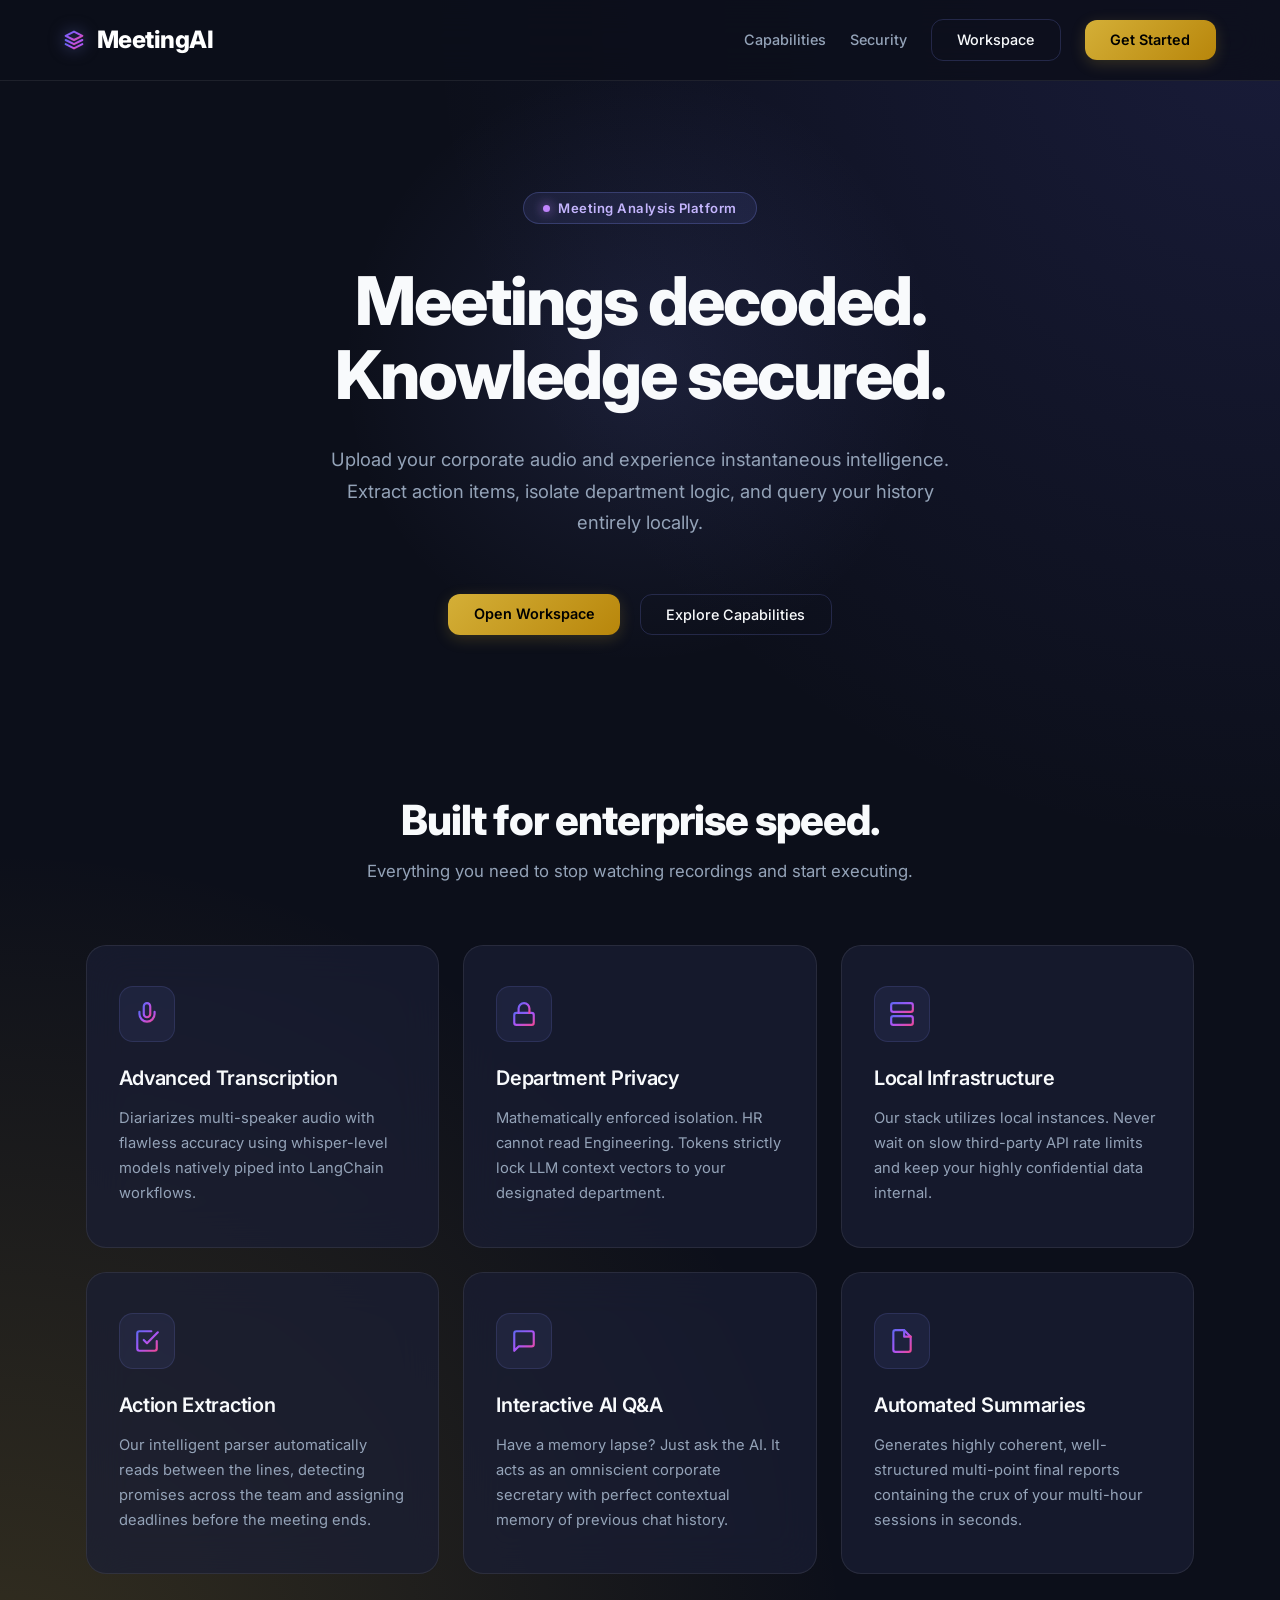
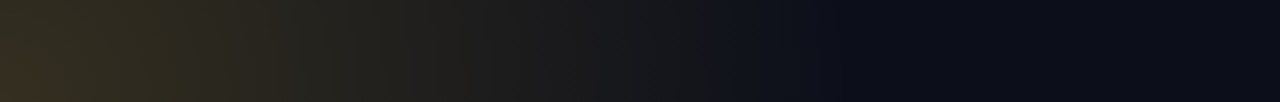
==== frontend/index.html @ 0fba3623 "summary optimization1" ====
<!DOCTYPE html>
<html lang="en">
<head>
    <meta charset="UTF-8">
    <meta name="viewport" content="width=device-width, initial-scale=1.0">
    <title>Meeting AI Assistant</title>
    <link rel="stylesheet" href="./css/style.css">
    <script>
        // Synchronous Auth Check to prevent page flashing
        if (localStorage.getItem('isAuthenticated') === 'true') {
            window.location.replace('./html/chat.html');
        }
    </script>
</head>
<body>
    <!-- Define the neon gradient for SVGs -->
    <svg style="width:0;height:0;position:absolute;" aria-hidden="true" focusable="false">
      <linearGradient id="gradient" x1="0%" y1="0%" x2="100%" y2="100%">
        <stop offset="0%" stop-color="#6366f1" />
        <stop offset="50%" stop-color="#a855f7" />
        <stop offset="100%" stop-color="#ec4899" />
      </linearGradient>
    </svg>

    <nav class="navbar">
        <a href="index.html" class="logo">
            <svg width="20" height="20" viewBox="0 0 24 24" fill="none" stroke="currentColor" stroke-width="2.5" stroke-linecap="round" stroke-linejoin="round">
                <polygon points="12 2 2 7 12 12 22 7 12 2"></polygon>
                <polyline points="2 17 12 22 22 17"></polyline>
                <polyline points="2 12 12 17 22 12"></polyline>
            </svg>
            MeetingAI
        </a>
        <div class="nav-links">
            <a href="#features">Capabilities</a>
            <a href="#">Security</a>
            <a href="./html/login.html" class="btn-outline">Workspace</a>
            <a href="./html/signup.html" class="btn-primary">Get Started</a>
        </div>
    </nav>

    <main class="hero">
        <div class="hero-content">
            <div class="hero-badge">
                <span></span> Meeting Analysis Platform
            </div>
            <h1 class="hero-title">Meetings decoded. Knowledge secured.</h1>
            <p class="hero-subtitle">Upload your corporate audio and experience instantaneous intelligence. Extract action items, isolate department logic, and query your history entirely locally.</p>
            <div class="hero-cta">
                <a href="./html/login.html" class="btn-primary">Open Workspace</a>
                <a href="#features" class="btn-outline">Explore Capabilities</a>
            </div>
        </div>
    </main>

    <section id="features" class="features-container">
        <div class="features-header">
            <h2>Built for enterprise speed.</h2>
            <p>Everything you need to stop watching recordings and start executing.</p>
        </div>
        <div class="features">
            <!-- Box 1 -->
            <div class="feature-card">
                <div class="feature-icon">
                    <svg viewBox="0 0 24 24" fill="none" stroke="currentColor" stroke-width="2" stroke-linecap="round" stroke-linejoin="round">
                        <path d="M12 2a3 3 0 0 0-3 3v7a3 3 0 0 0 6 0V5a3 3 0 0 0-3-3Z"></path>
                        <path d="M19 10v2a7 7 0 0 1-14 0v-2"></path>
                        <line x1="12" y1="19" x2="12" y2="22"></line>
                        <line x1="8" y1="22" x2="16" y2="22"></line>
                    </svg>
                </div>
                <h3 class="feature-title">Advanced Transcription</h3>
                <p class="feature-desc">Diariarizes multi-speaker audio with flawless accuracy using whisper-level models natively piped into LangChain workflows.</p>
            </div>
            
            <!-- Box 2 -->
            <div class="feature-card">
                <div class="feature-icon">
                    <svg viewBox="0 0 24 24" fill="none" stroke="currentColor" stroke-width="2" stroke-linecap="round" stroke-linejoin="round">
                        <rect x="3" y="11" width="18" height="11" rx="2" ry="2"></rect>
                        <path d="M7 11V7a5 5 0 0 1 10 0v4"></path>
                    </svg>
                </div>
                <h3 class="feature-title">Department Privacy</h3>
                <p class="feature-desc">Mathematically enforced isolation. HR cannot read Engineering. Tokens strictly lock LLM context vectors to your designated department.</p>
            </div>
            
            <!-- Box 3 -->
            <div class="feature-card">
                <div class="feature-icon">
                    <svg viewBox="0 0 24 24" fill="none" stroke="currentColor" stroke-width="2" stroke-linecap="round" stroke-linejoin="round">
                        <rect x="2" y="2" width="20" height="8" rx="2" ry="2"></rect>
                        <rect x="2" y="14" width="20" height="8" rx="2" ry="2"></rect>
                        <line x1="6" y1="6" x2="6.01" y2="6"></line>
                        <line x1="6" y1="18" x2="6.01" y2="18"></line>
                    </svg>
                </div>
                <h3 class="feature-title">Local Infrastructure</h3>
                <p class="feature-desc">Our stack utilizes local instances. Never wait on slow third-party API rate limits and keep your highly confidential data internal.</p>
            </div>

            <!-- Box 4 -->
            <div class="feature-card">
                <div class="feature-icon">
                    <svg viewBox="0 0 24 24" fill="none" stroke="currentColor" stroke-width="2" stroke-linecap="round" stroke-linejoin="round">
                        <polyline points="9 11 12 14 22 4"></polyline>
                        <path d="M21 12v7a2 2 0 0 1-2 2H5a2 2 0 0 1-2-2V5a2 2 0 0 1 2-2h11"></path>
                    </svg>
                </div>
                <h3 class="feature-title">Action Extraction</h3>
                <p class="feature-desc">Our intelligent parser automatically reads between the lines, detecting promises across the team and assigning deadlines before the meeting ends.</p>
            </div>

            <!-- Box 5 -->
            <div class="feature-card">
                <div class="feature-icon">
                    <svg viewBox="0 0 24 24" fill="none" stroke="currentColor" stroke-width="2" stroke-linecap="round" stroke-linejoin="round">
                        <path d="M21 15a2 2 0 0 1-2 2H7l-4 4V5a2 2 0 0 1 2-2h14a2 2 0 0 1 2 2z"></path>
                    </svg>
                </div>
                <h3 class="feature-title">Interactive AI Q&amp;A</h3>
                <p class="feature-desc">Have a memory lapse? Just ask the AI. It acts as an omniscient corporate secretary with perfect contextual memory of previous chat history.</p>
            </div>

            <!-- Box 6 -->
            <div class="feature-card">
                <div class="feature-icon">
                    <svg viewBox="0 0 24 24" fill="none" stroke="currentColor" stroke-width="2" stroke-linecap="round" stroke-linejoin="round">
                        <path d="M14 2H6a2 2 0 0 0-2 2v16a2 2 0 0 0 2 2h12a2 2 0 0 0 2-2V8z"></path>
                        <polyline points="14 2 14 8 20 8"></polyline>
                        <line x1="16" y1="13" x2="8" y2="13"></line>
                        <line x1="16" y1="17" x2="8" y2="17"></line>
                        <polyline points="10 9 9 9 8 9"></polyline>
                    </svg>
                </div>
                <h3 class="feature-title">Automated Summaries</h3>
                <p class="feature-desc">Generates highly coherent, well-structured multi-point final reports containing the crux of your multi-hour sessions in seconds.</p>
            </div>
        </div>
    </section>
</body>
</html>
---- frontend/css/style.css ----
@import url('https://fonts.googleapis.com/css2?family=Inter:wght@300;400;500;600;700;800&display=swap');

:root {
    --bg-dark: #0c0f1a;
    --bg-surface: #131729;
    --bg-elevated: #1a1f35;
    --card-bg: rgba(26, 31, 53, 0.7);
    --border-color: rgba(255, 255, 255, 0.08);
    --border-accent: rgba(129, 140, 248, 0.2);
    --accent-gradient: linear-gradient(135deg, #6366f1 0%, #a855f7 50%, #ec4899 100%);
    --accent-gold: #D4AF37;
    --accent-gold-glow: rgba(212, 175, 55, 0.2);
    --text-primary: #f8fafc;
    --text-premium: #F8F9FA;
    --text-secondary: #94a3b8;
    --text-muted: #5b6580;
    --glass-bg: rgba(30, 41, 59, 0.7);
    --glass-border: rgba(255, 255, 255, 0.1);
    --glass-gold-border: rgba(212, 175, 55, 0.3);
    --sidebar-bg: #020617;
    --card-shadow: 0 8px 32px 0 rgba(0, 0, 0, 0.37);
    --accent-gradient-warm: linear-gradient(135deg, #f093fb, #f5576c, #fda085);
    --accent-gradient-cool: linear-gradient(135deg, #4facfe, #00f2fe);
    --accent-color: #6366f1;
    --accent-secondary: #c084fc;
    --hover-accent: #6366f1;
    --success: #34d399;
    --error: #f87171;
    --warning: #fbbf24;
    --glass-blur: 20px;
    --shadow-glow: 0 0 60px rgba(129, 140, 248, 0.08);
    --radius-sm: 8px;
    --radius-md: 12px;
    --radius-lg: 16px;
    --radius-xl: 24px;
}

* {
    margin: 0;
    padding: 0;
    box-sizing: border-box;
    font-family: 'Inter', -apple-system, BlinkMacSystemFont, sans-serif;
    scroll-behavior: smooth;
}

body {
    background: radial-gradient(circle at top right, rgba(99, 102, 241, 0.15), transparent 40%),
                radial-gradient(circle at bottom left, var(--accent-gold-glow), transparent 40%),
                var(--bg-dark);
    color: var(--text-primary);
    min-height: 100vh;
    display: flex;
    flex-direction: column;
}

/* ===== NAVBAR ===== */
.navbar {
    display: flex;
    justify-content: space-between;
    align-items: center;
    padding: 1.2rem 5%;
    background: rgba(12, 15, 26, 0.85);
    backdrop-filter: blur(var(--glass-blur));
    -webkit-backdrop-filter: blur(var(--glass-blur));
    border-bottom: 1px solid var(--border-color);
    position: fixed;
    width: 100%;
    top: 0;
    z-index: 100;
}

.logo {
    font-size: 1.5rem;
    font-weight: 800;
    color: #fff;
    text-decoration: none;
    letter-spacing: -0.5px;
    display: flex;
    align-items: center;
    gap: 0.8rem;
}

.logo svg {
    stroke: url(#gradient);
    filter: drop-shadow(0 0 8px rgba(129, 140, 248, 0.5));
}

.nav-links {
    display: flex;
    align-items: center;
    gap: 1.5rem;
}

.nav-links a:not(.btn-primary):not(.btn-outline) {
    color: var(--text-secondary);
    text-decoration: none;
    font-weight: 500;
    font-size: 0.9rem;
    transition: color 0.3s ease;
    position: relative;
}

.nav-links a:not(.btn-primary):not(.btn-outline):hover {
    color: var(--text-primary);
}

.nav-links a:not(.btn-primary):not(.btn-outline)::after {
    content: '';
    position: absolute;
    bottom: -4px;
    left: 0;
    width: 0;
    height: 2px;
    background: var(--accent-gradient);
    transition: width 0.3s ease;
    border-radius: 2px;
}

.nav-links a:not(.btn-primary):not(.btn-outline):hover::after {
    width: 100%;
}

/* ===== BUTTONS ===== */
.btn-primary {
    background: linear-gradient(135deg, var(--accent-gold) 0%, #b8860b 100%);
    color: #000000 !important;
    border: none;
    padding: 0.7rem 1.6rem;
    border-radius: var(--radius-md);
    font-weight: 600;
    font-size: 0.9rem;
    cursor: pointer;
    text-decoration: none;
    box-shadow: 0 4px 15px var(--accent-gold-glow);
    transition: all 0.3s cubic-bezier(0.16, 1, 0.3, 1);
    position: relative;
    overflow: hidden;
}

.btn-primary::before {
    content: '';
    position: absolute;
    top: 0;
    left: -100%;
    width: 100%;
    height: 100%;
    background: linear-gradient(90deg, transparent, rgba(255,255,255,0.15), transparent);
    transition: left 0.5s ease;
}

.btn-primary:hover::before {
    left: 100%;
}

.btn-primary:hover {
    box-shadow: 0 6px 25px var(--accent-gold-glow);
    filter: brightness(1.1);
}

.btn-outline {
    background: transparent;
    border: 1px solid var(--border-accent);
    padding: 0.7rem 1.6rem;
    border-radius: var(--radius-md);
    color: var(--text-primary);
    font-weight: 500;
    font-size: 0.9rem;
    cursor: pointer;
    text-decoration: none;
    transition: all 0.3s ease;
}

.btn-outline:hover {
    background: rgba(129, 140, 248, 0.08);
    border-color: var(--accent-color);
}

/* ===== HERO ===== */
.hero {
    display: flex;
    align-items: center;
    justify-content: center;
    text-align: center;
    padding: 12rem 5% 6rem;
    position: relative;
}

.hero::before {
    content: '';
    position: absolute;
    width: 600px;
    height: 600px;
    background: radial-gradient(circle, rgba(129, 140, 248, 0.12) 0%, transparent 70%);
    top: 50%;
    left: 50%;
    transform: translate(-50%, -50%);
    pointer-events: none;
    animation: heroPulse 6s ease-in-out infinite;
}

@keyframes heroPulse {
    0%, 100% { opacity: 0.6; transform: translate(-50%, -50%) scale(1); }
    50% { opacity: 1; transform: translate(-50%, -50%) scale(1.15); }
}

.hero-content {
    max-width: 900px;
    position: relative;
    z-index: 1;
}

.hero-badge {
    display: inline-flex;
    align-items: center;
    gap: 0.5rem;
    padding: 0.45rem 1.2rem;
    background: rgba(129, 140, 248, 0.1);
    border: 1px solid rgba(129, 140, 248, 0.25);
    border-radius: 100px;
    color: #c4b5fd;
    font-size: 0.82rem;
    font-weight: 600;
    margin-bottom: 2.5rem;
    letter-spacing: 0.5px;
}

.hero-badge span {
    display: block;
    width: 7px;
    height: 7px;
    background: var(--accent-secondary);
    border-radius: 50%;
    box-shadow: 0 0 12px var(--accent-secondary);
    animation: badgePulse 2s ease-in-out infinite;
}

@keyframes badgePulse {
    0%, 100% { box-shadow: 0 0 8px var(--accent-secondary); opacity: 1; }
    50% { box-shadow: 0 0 20px var(--accent-secondary); opacity: 0.7; }
}

.hero-title {
    font-size: 4.2rem;
    line-height: 1.1;
    margin-bottom: 2rem;
    letter-spacing: -2px;
    font-weight: 800;
}

.hero-title span {
    background: var(--accent-gradient);
    -webkit-background-clip: text;
    background-clip: text;
    -webkit-text-fill-color: transparent;
}

.hero-subtitle {
    font-size: 1.15rem;
    color: var(--text-secondary);
    margin-bottom: 3.5rem;
    line-height: 1.7;
    max-width: 620px;
    margin-inline: auto;
}

.hero-cta {
    display: flex;
    gap: 1.2rem;
    justify-content: center;
}

/* ===== FEATURES ===== */
.features-container {
    padding: 4rem 5% 8rem;
    max-width: 1300px;
    margin: 0 auto;
    text-align: center;
}

.features-header {
    margin-bottom: 4rem;
}

.features-header h2 {
    font-size: 2.6rem;
    letter-spacing: -1px;
    margin-bottom: 1rem;
    font-weight: 800;
}

.features-header p {
    color: var(--text-secondary);
    font-size: 1.05rem;
}

.features {
    display: grid;
    grid-template-columns: repeat(auto-fit, minmax(320px, 1fr));
    gap: 1.5rem;
}

.feature-card {
    background: var(--card-bg);
    border: 1px solid var(--border-color);
    border-radius: 20px;
    padding: 2.5rem 2rem;
    text-align: left;
    transition: all 0.5s cubic-bezier(0.16, 1, 0.3, 1);
    position: relative;
    overflow: hidden;
    backdrop-filter: blur(var(--glass-blur));
    -webkit-backdrop-filter: blur(var(--glass-blur));
}

.feature-card::before {
    content: "";
    position: absolute;
    top: 0;
    left: 0;
    right: 0;
    bottom: 0;
    border-radius: inherit;
    padding: 2px;
    background: var(--accent-gradient);
    -webkit-mask: linear-gradient(#fff 0 0) content-box, linear-gradient(#fff 0 0);
    -webkit-mask-composite: xor;
    mask-composite: exclude;
    opacity: 0;
    transition: opacity 0.5s ease;
}

.feature-card:hover {
    transform: translateY(-8px);
    background: rgba(26, 31, 53, 0.9);
    box-shadow: 0 25px 50px -15px rgba(0, 0, 0, 0.6), 0 0 30px rgba(129, 140, 248, 0.12);
}

.feature-card:hover::before {
    opacity: 1;
}

.feature-icon {
    width: 56px;
    height: 56px;
    background: rgba(129, 140, 248, 0.08);
    border: 1px solid rgba(129, 140, 248, 0.15);
    border-radius: 14px;
    display: flex;
    align-items: center;
    justify-content: center;
    margin-bottom: 1.5rem;
    transition: all 0.4s cubic-bezier(0.16, 1, 0.3, 1);
}

.feature-card:hover .feature-icon {
    transform: scale(1.1) translateY(-3px);
    background: var(--accent-gradient);
    border-color: transparent;
    box-shadow: 0 10px 30px rgba(129, 140, 248, 0.35);
}

.feature-icon svg {
    width: 26px;
    height: 26px;
    stroke: url(#gradient);
    transition: stroke 0.4s ease;
}

.feature-card:hover .feature-icon svg {
    stroke: #ffffff;
}

.feature-title {
    font-size: 1.25rem;
    margin-bottom: 1rem;
    font-weight: 600;
    letter-spacing: -0.3px;
}

.feature-desc {
    color: var(--text-secondary);
    line-height: 1.7;
    font-size: 0.92rem;
}

/* Feature Float Animations */
@keyframes neonFloat {
    0% { transform: translateY(0px); }
    50% { transform: translateY(-6px); }
    100% { transform: translateY(0px); }
}

.feature-card:nth-child(1) { animation: neonFloat 6s ease-in-out infinite both; animation-delay: 0s; }
.feature-card:nth-child(2) { animation: neonFloat 6s ease-in-out infinite both; animation-delay: 1s; }
.feature-card:nth-child(3) { animation: neonFloat 6s ease-in-out infinite both; animation-delay: 2s; }
.feature-card:nth-child(4) { animation: neonFloat 6s ease-in-out infinite both; animation-delay: 1.5s; }
.feature-card:nth-child(5) { animation: neonFloat 6s ease-in-out infinite both; animation-delay: 0.5s; }
.feature-card:nth-child(6) { animation: neonFloat 6s ease-in-out infinite both; animation-delay: 2.5s; }

/* ===== AUTH PAGES ===== */
.auth-container {
    flex: 1;
    display: flex;
    align-items: center;
    justify-content: center;
    padding: 8rem 1rem 4rem;
    position: relative;
}

.auth-container::before {
    content: '';
    position: absolute;
    width: 500px;
    height: 500px;
    background: radial-gradient(circle, rgba(192, 132, 252, 0.1) 0%, transparent 70%);
    top: 30%;
    left: 50%;
    transform: translate(-50%, -50%);
    pointer-events: none;
}

.glass-card {
    background: var(--card-bg);
    border: 1px solid var(--border-color);
    border-radius: var(--radius-xl);
    padding: 3rem;
    width: 100%;
    max-width: 440px;
    backdrop-filter: blur(var(--glass-blur));
    -webkit-backdrop-filter: blur(var(--glass-blur));
    box-shadow: var(--shadow-glow), 0 25px 50px -12px rgba(0, 0, 0, 0.7);
    position: relative;
    z-index: 1;
}

.auth-title {
    font-size: 2rem;
    margin-bottom: 0.5rem;
    text-align: left;
    letter-spacing: -0.5px;
    font-weight: 700;
    background: linear-gradient(135deg, #f1f5f9, #c4b5fd);
    -webkit-background-clip: text;
    background-clip: text;
    -webkit-text-fill-color: transparent;
}

.auth-subtitle {
    color: var(--text-secondary);
    text-align: left;
    margin-bottom: 2.5rem;
    font-size: 0.92rem;
    line-height: 1.5;
}

.form-group {
    margin-bottom: 1.5rem;
}

.form-group label {
    display: block;
    margin-bottom: 0.5rem;
    font-size: 0.82rem;
    color: var(--text-secondary);
    font-weight: 500;
    text-transform: uppercase;
    letter-spacing: 0.5px;
}

.form-control {
    width: 100%;
    padding: 0.85rem 1.2rem;
    background: rgba(0, 0, 0, 0.3);
    border: 1px solid var(--border-color);
    border-radius: var(--radius-md);
    color: var(--text-primary);
    font-family: inherit;
    font-size: 0.95rem;
    transition: all 0.3s ease;
}

.form-control:focus {
    outline: none;
    border-color: var(--accent-color);
    background: rgba(0, 0, 0, 0.45);
    box-shadow: 0 0 0 3px rgba(129, 140, 248, 0.15), 0 0 20px rgba(129, 140, 248, 0.05);
}

.form-control::placeholder {
    color: var(--text-muted);
}

.btn-block {
    width: 100%;
    padding: 0.85rem;
    font-size: 1rem;
    margin-top: 1rem;
}

.auth-footer {
    margin-top: 2rem;
    text-align: center;
    font-size: 0.88rem;
    color: var(--text-secondary);
}

.auth-footer a {
    color: var(--accent-color);
    text-decoration: none;
    font-weight: 600;
    transition: color 0.2s;
}

.auth-footer a:hover {
    text-decoration: underline;
    color: var(--accent-secondary);
}

#error-message,
#success-message {
    font-size: 0.85rem;
    margin-bottom: 1rem;
    border-radius: var(--radius-sm);
    padding: 0.8rem 1rem;
    display: none;
    font-weight: 500;
}

.error-text {
    background-color: rgba(248, 113, 113, 0.08);
    border: 1px solid rgba(248, 113, 113, 0.2);
    color: var(--error);
}

.success-text {
    background-color: rgba(52, 211, 153, 0.08);
    border: 1px solid rgba(52, 211, 153, 0.2);
    color: var(--success);
}

/* ===== CHAT APPLICATION LAYOUT ===== */
.app-container {
    display: flex;
    height: 100vh;
    overflow-y: auto;
    background-color: var(--bg-dark);
    background-image:
        radial-gradient(ellipse at 20% 80%, rgba(99, 102, 241, 0.06), transparent 50%),
        radial-gradient(ellipse at 80% 20%, rgba(192, 132, 252, 0.05), transparent 50%);
}

/* ===== SIDEBAR ===== */
.sidebar {
    width: 280px;
    background: linear-gradient(180deg, rgba(19, 23, 41, 0.95) 0%, rgba(12, 15, 26, 0.98) 100%);
    border-right: 1px solid var(--border-color);
    display: flex;
    flex-direction: column;
    padding: 1rem;
    backdrop-filter: blur(10px);
    z-index: 50;
    transition: transform 0.3s ease;
    position: relative;
}

.sidebar::after {
    content: '';
    position: absolute;
    top: 0;
    right: 0;
    width: 1px;
    height: 100%;
    background: linear-gradient(180deg, transparent, rgba(129, 140, 248, 0.15), rgba(192, 132, 252, 0.1), transparent);
    pointer-events: none;
}

.sidebar-header {
    padding-bottom: 1rem;
    border-bottom: 1px solid var(--border-color);
    margin-bottom: 1rem;
}

.new-chat-btn {
    width: 100%;
    display: flex;
    align-items: center;
    gap: 0.8rem;
    background: rgba(129, 140, 248, 0.06);
    border: 1px solid rgba(129, 140, 248, 0.15);
    padding: 0.8rem 1rem;
    border-radius: var(--radius-md);
    color: var(--text-primary);
    font-weight: 500;
    font-size: 0.9rem;
    cursor: pointer;
    transition: all 0.25s ease;
}

.new-chat-btn:hover {
    background: rgba(129, 140, 248, 0.12);
    border-color: rgba(129, 140, 248, 0.3);
    box-shadow: 0 0 20px rgba(129, 140, 248, 0.08);
}

.chat-history-list {
    flex: 1;
    overflow-y: auto;
    display: flex;
    flex-direction: column;
    gap: 0.3rem;
}

/* Custom Scrollbar */
::-webkit-scrollbar {
    width: 5px;
}

::-webkit-scrollbar-track {
    background: transparent;
}

::-webkit-scrollbar-thumb {
    background: rgba(129, 140, 248, 0.15);
    border-radius: 10px;
}

::-webkit-scrollbar-thumb:hover {
    background: rgba(129, 140, 248, 0.3);
}

.history-item {
    padding: 0.7rem 1rem;
    border-radius: var(--radius-sm);
    cursor: pointer;
    color: var(--text-secondary);
    font-size: 0.88rem;
    white-space: nowrap;
    overflow: hidden;
    text-overflow: ellipsis;
    transition: all 0.2s ease;
    display: flex;
    align-items: center;
    gap: 0.8rem;
}

.history-item:hover {
    background: rgba(129, 140, 248, 0.06);
    color: var(--text-primary);
}

.history-item.active {
    background: linear-gradient(90deg, rgba(129, 140, 248, 0.12), rgba(192, 132, 252, 0.06));
    color: var(--text-primary);
    border-left: 3px solid var(--accent-color);
    border-radius: 0 var(--radius-sm) var(--radius-sm) 0;
}

/* ===== SIDEBAR FOOTER / USER PROFILE ===== */
.sidebar-footer {
    padding-top: 1rem;
    border-top: 1px solid var(--border-color);
    display: flex;
    align-items: center;
    justify-content: space-between;
}

.user-profile {
    display: flex;
    align-items: center;
    gap: 0.7rem;
    font-size: 0.88rem;
    font-weight: 500;
    color: var(--text-primary);
}

.user-avatar {
    width: 34px;
    height: 34px;
    border-radius: 50%;
    background: var(--accent-gradient);
    display: flex;
    align-items: center;
    justify-content: center;
    font-weight: 700;
    font-size: 0.8rem;
    color: white;
    box-shadow: 0 0 12px rgba(129, 140, 248, 0.3);
    position: relative;
}

.user-avatar::after {
    content: '';
    position: absolute;
    inset: -2px;
    border-radius: 50%;
    border: 2px solid transparent;
    background: var(--accent-gradient) border-box;
    -webkit-mask: linear-gradient(#fff 0 0) padding-box, linear-gradient(#fff 0 0);
    -webkit-mask-composite: xor;
    mask-composite: exclude;
    opacity: 0.5;
}

/* ===== MAIN CHAT AREA ===== */
.main-chat {
    flex: 1;
    display: flex;
    flex-direction: column;
    position: relative;
    background-image:
        radial-gradient(ellipse at 50% 100%, rgba(129, 140, 248, 0.04) 0%, transparent 50%);
}

.chat-header {
    height: 60px;
    padding: 0 2rem;
    border-bottom: 1px solid var(--border-color);
    display: flex;
    align-items: center;
    justify-content: space-between;
    background: rgba(12, 15, 26, 0.8);
    backdrop-filter: blur(10px);
    z-index: 10;
}

.meeting-selector {
    background: transparent;
    border: 1px solid var(--border-color);
    color: var(--text-primary);
    padding: 0.4rem 1rem;
    border-radius: var(--radius-sm);
    font-family: inherit;
    font-size: 0.88rem;
    outline: none;
    cursor: pointer;
}

.meeting-selector option {
    background: var(--bg-dark);
}

.chat-messages {
    flex: 1;
    overflow-y: auto;
    min-height: 0;
    padding: 2rem 12%;
    display: flex;
    flex-direction: column;
    gap: 1.5rem;
    scroll-behavior: smooth;
}

/* ===== MESSAGES ===== */
@keyframes fadeUp {
    from { opacity: 0; transform: translateY(12px); }
    to { opacity: 1; transform: translateY(0); }
}

.message {
    display: flex;
    gap: 1rem;
    max-width: 100%;
    animation: fadeUp 0.35s ease-out forwards;
}

.message .avatar {
    width: 36px;
    height: 36px;
    border-radius: 10px;
    flex-shrink: 0;
    display: flex;
    align-items: center;
    justify-content: center;
    font-size: 0.8rem;
    font-weight: 700;
}

.message.user .avatar {
    background: rgba(129, 140, 248, 0.15);
    color: var(--accent-color);
    border: 1px solid rgba(129, 140, 248, 0.2);
}

.message.ai .avatar {
    background: var(--accent-gradient);
    color: white;
}

.message-content {
    flex: 1;
    line-height: 1.7;
    font-size: 0.95rem;
    color: var(--text-primary);
}

.message.user .message-content {
    color: #fff;
}

.message-box {
    padding: 1rem 1.4rem;
    border-radius: var(--radius-lg);
    background: rgba(255, 255, 255, 0.02);
    border: 1px solid var(--border-color);
    display: inline-block;
    max-width: 85%;
    transition: background 0.2s ease;
}

.message.user {
    flex-direction: row-reverse;
}

.message.user .message-box {
    background: linear-gradient(135deg, rgba(99, 102, 241, 0.9), rgba(139, 92, 246, 0.85), rgba(192, 132, 252, 0.8));
    border: none;
    border-bottom-right-radius: 4px;
    box-shadow: 0 4px 20px rgba(129, 140, 248, 0.2);
}

.message.ai .message-box {
    border-top-left-radius: 4px;
    border-left: 2px solid rgba(129, 140, 248, 0.3);
    background: rgba(26, 31, 53, 0.5);
}

/* ===== CHAT INPUT ===== */
.chat-input-container {
    padding: 1.2rem 12%;
    background: linear-gradient(to top, var(--bg-dark) 85%, transparent);
}

.chat-input-box {
    background: rgba(19, 23, 41, 0.8);
    border: 1px solid var(--border-color);
    border-radius: var(--radius-lg);
    display: flex;
    align-items: flex-end;
    padding: 0.5rem 0.5rem 0.5rem 0.8rem;
    box-shadow: 0 8px 30px rgba(0, 0, 0, 0.3);
    transition: all 0.3s ease;
}

.chat-input-box:focus-within {
    border-color: rgba(129, 140, 248, 0.4);
    box-shadow: 0 0 0 3px rgba(129, 140, 248, 0.08), 0 8px 30px rgba(0, 0, 0, 0.3);
    background: rgba(19, 23, 41, 0.95);
}

.attach-btn {
    display: flex;
    align-items: center;
    justify-content: center;
    width: 40px;
    height: 40px;
    border-radius: var(--radius-md);
    color: var(--text-secondary);
    cursor: pointer;
    margin-bottom: 0.2rem;
    margin-right: 0.3rem;
    transition: all 0.25s ease;
    flex-shrink: 0;
}

.attach-btn:hover {
    color: var(--accent-color);
    background: rgba(129, 140, 248, 0.1);
}

.attach-btn svg {
    transition: transform 0.2s ease;
}

.attach-btn:active svg {
    transform: scale(0.92);
}

.chat-input-box textarea {
    flex: 1;
    background: transparent;
    border: none;
    color: var(--text-primary);
    font-family: inherit;
    font-size: 0.95rem;
    resize: none;
    padding: 0.7rem 0;
    max-height: 200px;
    outline: none;
    line-height: 1.5;
}

.chat-input-box textarea::placeholder {
    color: var(--text-muted);
}

.send-btn {
    background: var(--accent-gradient);
    border: none;
    width: 40px;
    height: 40px;
    border-radius: var(--radius-md);
    display: flex;
    align-items: center;
    justify-content: center;
    cursor: pointer;
    margin-bottom: 0.2rem;
    transition: all 0.25s ease;
    flex-shrink: 0;
    box-shadow: 0 4px 15px rgba(129, 140, 248, 0.25);
}

.send-btn svg {
    stroke: #fff;
}

.send-btn:hover {
    transform: scale(1.06);
    box-shadow: 0 6px 20px rgba(129, 140, 248, 0.4);
}

.send-btn:disabled {
    opacity: 0.4;
    cursor: not-allowed;
    transform: none;
    box-shadow: none;
}

/* ===== TYPING INDICATOR ===== */
.typing-indicator {
    display: flex;
    gap: 0.4rem;
    padding: 0.5rem;
}

.typing-dot {
    width: 7px;
    height: 7px;
    background: var(--accent-color);
    border-radius: 50%;
    animation: typingPulse 1.4s infinite ease-in-out both;
}

.typing-dot:nth-child(1) {
    animation-delay: -0.32s;
}

.typing-dot:nth-child(2) {
    animation-delay: -0.16s;
}

@keyframes typingPulse {
    0%, 80%, 100% {
        transform: scale(0);
        opacity: 0.5;
    }
    40% {
        transform: scale(1);
        opacity: 1;
    }
}

/* ===== RESPONSIVE ===== */
@media (max-width: 768px) {
    .hero-title {
        font-size: 2.8rem;
    }
    .chat-messages {
        padding: 1.5rem 5%;
    }
    .chat-input-container {
        padding: 1rem 5%;
    }
    .sidebar {
        position: absolute;
        left: 0;
        top: 0;
        height: 100%;
        transform: translateX(-100%);
    }
    .sidebar.open {
        transform: translateX(0);
    }
}
/* Premium File Card - ChatGPT/Claude Style */
.file-card {
    display: flex;
    align-items: center;
    gap: 12px;
    background: rgba(255, 255, 255, 0.03);
    border: 1px solid var(--glass-border);
    border-radius: 12px;
    padding: 12px 16px;
    margin-top: 10px;
    width: fit-content;
    max-width: 380px;
    transition: all 0.3s cubic-bezier(0.4, 0, 0.2, 1);
}

.file-card:hover {
    background: rgba(255, 255, 255, 0.06);
    border-color: var(--accent-gold);
    box-shadow: 0 0 20px var(--accent-gold-glow);
    transform: translateY(-2px);
}

.file-icon {
    width: 42px;
    height: 42px;
    background: rgba(212, 175, 55, 0.1);
    border-radius: 10px;
    display: flex;
    align-items: center;
    justify-content: center;
    color: var(--accent-gold);
    flex-shrink: 0;
}

.file-info {
    display: flex;
    flex-direction: column;
    gap: 2px;
    overflow: hidden;
}

.file-name {
    color: var(--text-premium);
    font-size: 0.95rem;
    font-weight: 600;
    white-space: nowrap;
    overflow: hidden;
    text-overflow: ellipsis;
}

.file-meta {
    color: var(--text-secondary);
    font-size: 0.78rem;
    display: flex;
    gap: 10px;
}

/* Advanced Thinking UI with Timer & XOR Toggle */
.thinking-block {
    margin: 15px 0;
    border-radius: 14px;
    background: rgba(15, 23, 42, 0.5);
    border: 1px solid rgba(255, 255, 255, 0.05);
    overflow: hidden;
    backdrop-filter: blur(10px);
}

.thinking-header {
    display: flex;
    align-items: center;
    justify-content: space-between;
    padding: 14px 18px;
    cursor: pointer;
    user-select: none;
    transition: background 0.3s;
}

.thinking-header:hover {
    background: rgba(255, 255, 255, 0.04);
}

.thinking-status {
    display: flex;
    align-items: center;
    gap: 12px;
    font-size: 0.92rem;
    font-weight: 500;
    color: var(--text-secondary);
}

.thinking-timer {
    font-size: 0.8rem;
    padding: 2px 10px;
    background: rgba(212, 175, 55, 0.1);
    color: var(--accent-gold);
    border: 1px solid var(--accent-gold-glow);
    border-radius: 20px;
    font-family: 'JetBrains Mono', 'Courier New', monospace;
}

.thinking-toggle-icon {
    transition: transform 0.4s cubic-bezier(0.175, 0.885, 0.32, 1.275);
    color: var(--accent-gold);
}

.thinking-block[open] .thinking-toggle-icon {
    transform: rotate(180deg);
}

.thinking-body {
    padding: 0 18px 18px 46px;
    border-top: 1px solid rgba(255, 255, 255, 0.03);
    font-size: 0.88rem;
    color: var(--text-secondary);
    line-height: 1.7;
    margin-top: 10px;
}

.thought-step {
    display: flex;
    gap: 10px;
    margin-bottom: 8px;
    opacity: 0;
    transform: translateX(-10px);
    animation: slideInLeft 0.5s forwards;
}

@keyframes slideInLeft {
    to { opacity: 1; transform: translateX(0); }
}

.thought-bullet {
    color: var(--accent-gold);
    font-weight: bold;
}

@keyframes spin { 100% { transform: rotate(360deg); } }
.spin-anim {
    animation: spin 1.2s linear infinite;
}

/* Custom CSS to hide default details arrow */
details[class="thinking-block"] > summary {
    list-style: none;
}
details[class="thinking-block"] > summary::-webkit-details-marker {
    display: none;
}

/* ===== TOAST NOTIFICATIONS ===== */
.toast-container {
    position: fixed;
    top: 2rem;
    right: 2rem;
    z-index: 10000;
    display: flex;
    flex-direction: column;
    gap: 1rem;
    pointer-events: none;
}

.toast {
    background: rgba(26, 31, 53, 0.9);
    backdrop-filter: blur(12px);
    border: 1px solid rgba(212, 175, 55, 0.3);
    color: white;
    padding: 1rem 1.5rem;
    border-radius: 12px;
    display: flex;
    align-items: center;
    gap: 1rem;
    box-shadow: 0 10px 40px rgba(0, 0, 0, 0.4);
    min-width: 300px;
    pointer-events: auto;
    animation: toastSlideIn 0.4s cubic-bezier(0.16, 1, 0.3, 1);
    border-left: 4px solid var(--accent-gold);
}

.toast.warning {
    border-color: rgba(212, 175, 55, 0.5);
}

.toast-icon {
    display: flex;
    align-items: center;
    justify-content: center;
    color: var(--accent-gold);
}

.toast-message {
    font-size: 0.9rem;
    font-weight: 500;
}

@keyframes toastSlideIn {
    from { transform: translateX(100%); opacity: 0; }
    to { transform: translateX(0); opacity: 1; }
}

@keyframes toastSlideOut {
    from { transform: translateX(0); opacity: 1; }
    to { transform: translateX(100%); opacity: 0; }
}


/* ===== RESPONSIVENESS ===== */
@media (max-width: 1024px) {
    .chat-messages { padding: 2rem 5%; }
    .hero-title { font-size: 3.2rem; }
}

@media (max-width: 768px) {
    /* Navbar */
    .nav-links { display: none; } 
    .navbar { padding: 1rem 1.5rem; }
    
    /* Hero */
    .hero { padding: 8rem 1.5rem 4rem; }
    .hero-title { font-size: 2.5rem; letter-spacing: -1px; }
    .hero-subtitle { font-size: 1rem; }
    .hero-cta { flex-direction: column; gap: 1rem; width: 100%; }
    .hero-cta .btn-primary, .hero-cta .btn-outline { width: 100%; }

    /* Features */
    .features { grid-template-columns: 1fr; }
    .features-header h2 { font-size: 2rem; }

    /* Workspace Mobile Sidebar */
    .sidebar {
        position: fixed;
        left: -280px;
        top: 0;
        bottom: 0;
        transition: transform 0.3s cubic-bezier(0.4, 0, 0.2, 1);
        width: 280px;
        box-shadow: 20px 0 50px rgba(0,0,0,0.5);
        z-index: 500;
        background: var(--sidebar-bg);
    }

    .app-container.sidebar-open .sidebar {
        transform: translateX(280px);
    }

    .sidebar-overlay {
        position: fixed;
        inset: 0;
        background: rgba(0,0,0,0.6);
        backdrop-filter: blur(4px);
        z-index: 400;
        display: none;
        opacity: 0;
        transition: opacity 0.3s ease;
    }

    .app-container.sidebar-open .sidebar-overlay {
        display: block;
        opacity: 1;
    }

    .mobile-close-btn { 
        display: flex !important; 
        background: rgba(255,255,255,0.05);
        border: 1px solid var(--border-color);
        border-radius: 8px;
        padding: 5px;
        color: var(--text-secondary); 
        cursor: pointer; 
    }

    /* Main Chat Area */
    .mobile-nav-header {
        display: flex;
        align-items: center;
        justify-content: space-between;
        padding: 0.8rem 1.2rem;
        background: var(--bg-surface);
        border-bottom: 1px solid var(--border-color);
        z-index: 30;
    }

    .mobile-menu-btn, .mobile-upload-shortcut {
        background: none;
        border: none;
        color: var(--text-primary);
        cursor: pointer;
        display: flex;
        align-items: center;
        justify-content: center;
    }

    .mobile-logo-text {
        font-weight: 700;
        color: var(--accent-gold);
        font-size: 1.1rem;
    }

    .chat-header { display: none; } /* Hide desktop header on mobile */
    .chat-messages { padding: 1rem 1rem 8rem; }
    
    .chat-input-container {
        padding: 1rem;
        position: fixed;
        bottom: 0;
        left: 0;
        right: 0;
        background: linear-gradient(to top, var(--bg-dark) 90%, transparent);
        z-index: 100;
    }

    .chat-input-box { border-radius: 12px; }

    /* Auth Forms */
    .auth-container { padding: 6rem 1rem 2rem; }
    .glass-card { padding: 2rem 1.5rem; }
    .auth-title { font-size: 1.6rem; }
}

@media (max-width: 480px) {
    .hero-title { font-size: 2.1rem; }
    .thinking-block { margin-bottom: 1.5rem; }
    .thinking-header { padding: 0.8rem; }
    .thinking-status span { font-size: 0.85rem; }
}

/* Base Styles needed for Mobile Header */
.mobile-nav-header { display: none; }
.sidebar-overlay { display: none; }
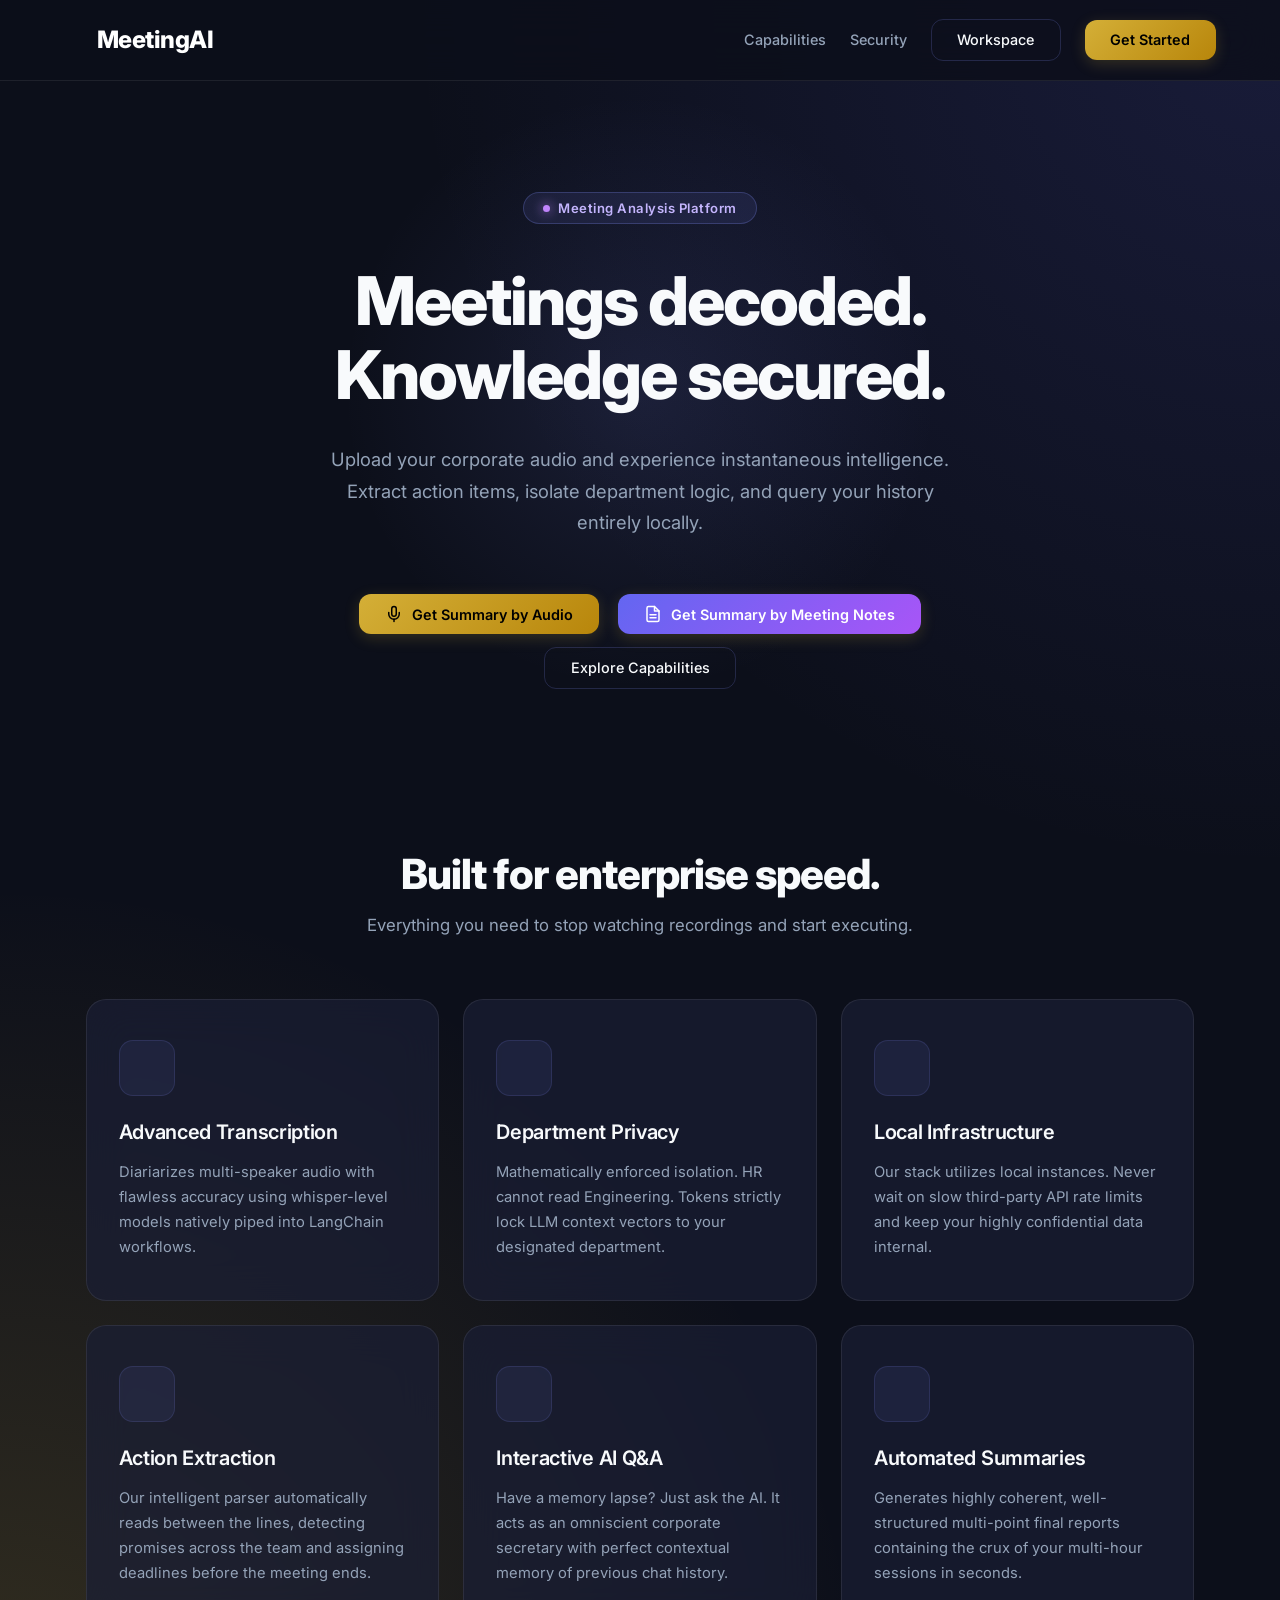
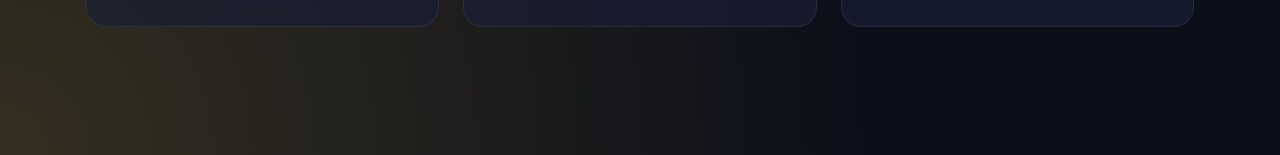
==== commit 58f05b44: "meeting notes extractor built successfull" ====
--- a/frontend/index.html
+++ b/frontend/index.html
@@ -5,23 +5,6 @@
     <meta name="viewport" content="width=device-width, initial-scale=1.0">
     <title>Meeting AI Assistant</title>
     <link rel="stylesheet" href="./css/style.css">
-    <script>
-        // Synchronous Auth Check to prevent page flashing
-        if (localStorage.getItem('isAuthenticated') === 'true') {
-            window.location.replace('./html/chat.html');
-        }
-    </script>
-</head>
-<body>
-    <!-- Define the neon gradient for SVGs -->
-    <svg style="width:0;height:0;position:absolute;" aria-hidden="true" focusable="false">
-      <linearGradient id="gradient" x1="0%" y1="0%" x2="100%" y2="100%">
-        <stop offset="0%" stop-color="#6366f1" />
-        <stop offset="50%" stop-color="#a855f7" />
-        <stop offset="100%" stop-color="#ec4899" />
-      </linearGradient>
-    </svg>
-
     <nav class="navbar">
         <a href="index.html" class="logo">
             <svg width="20" height="20" viewBox="0 0 24 24" fill="none" stroke="currentColor" stroke-width="2.5" stroke-linecap="round" stroke-linejoin="round">
@@ -34,8 +17,8 @@
         <div class="nav-links">
             <a href="#features">Capabilities</a>
             <a href="#">Security</a>
-            <a href="./html/login.html" class="btn-outline">Workspace</a>
-            <a href="./html/signup.html" class="btn-primary">Get Started</a>
+            <a href="javascript:void(0)" onclick="handleWorkspaceSelection('audio')" class="btn-outline">Workspace</a>
+            <a href="javascript:void(0)" onclick="handleWorkspaceSelection('audio')" class="btn-primary">Get Started</a>
         </div>
     </nav>
 
@@ -47,11 +30,42 @@
             <h1 class="hero-title">Meetings decoded. Knowledge secured.</h1>
             <p class="hero-subtitle">Upload your corporate audio and experience instantaneous intelligence. Extract action items, isolate department logic, and query your history entirely locally.</p>
             <div class="hero-cta">
-                <a href="./html/login.html" class="btn-primary">Open Workspace</a>
+                <button onclick="handleWorkspaceSelection('audio')" class="btn-primary" id="btn-audio-workspace">
+                    <svg width="18" height="18" viewBox="0 0 24 24" fill="none" stroke="currentColor" stroke-width="2" stroke-linecap="round" stroke-linejoin="round">
+                        <path d="M12 2a3 3 0 0 0-3 3v7a3 3 0 0 0 6 0V5a3 3 0 0 0-3-3Z"></path>
+                        <path d="M19 10v2a7 7 0 0 1-14 0v-2"></path>
+                        <line x1="12" y1="19" x2="12" y2="22"></line>
+                    </svg>
+                    Get Summary by Audio
+                </button>
+                <button onclick="handleWorkspaceSelection('notes')" class="btn-primary btn-notes" id="btn-notes-workspace">
+                    <svg width="18" height="18" viewBox="0 0 24 24" fill="none" stroke="currentColor" stroke-width="2" stroke-linecap="round" stroke-linejoin="round">
+                        <path d="M14 2H6a2 2 0 0 0-2 2v16a2 2 0 0 0 2 2h12a2 2 0 0 0 2-2V8z"></path>
+                        <polyline points="14 2 14 8 20 8"></polyline>
+                        <line x1="16" y1="13" x2="8" y2="13"></line>
+                        <line x1="16" y1="17" x2="8" y2="17"></line>
+                    </svg>
+                    Get Summary by Meeting Notes
+                </button>
+            </div>
+            <div class="hero-cta" style="margin-top: 0.8rem;">
                 <a href="#features" class="btn-outline">Explore Capabilities</a>
             </div>
         </div>
     </main>
+
+    <script>
+        function handleWorkspaceSelection(mode) {
+            const isAuthenticated = localStorage.getItem('isAuthenticated') === 'true';
+            if (isAuthenticated) {
+                // Directly enter workspace if already logged in
+                window.location.href = `./html/chat.html?mode=${mode}`;
+            } else {
+                // Redirect to login while preserving the intended workspace mode
+                window.location.href = `./html/login.html?mode=${mode}`;
+            }
+        }
+    </script>
 
     <section id="features" class="features-container">
         <div class="features-header">
--- a/frontend/css/style.css
+++ b/frontend/css/style.css
@@ -1308,4 +1308,254 @@
 
 /* Base Styles needed for Mobile Header */
 .mobile-nav-header { display: none; }
-.sidebar-overlay { display: none; }+.sidebar-overlay { display: none; }
+
+/* ===== MEETING REPORT CARDS ===== */
+.report-container {
+    width: 100%;
+    max-width: 680px;
+    display: flex;
+    flex-direction: column;
+    gap: 16px;
+}
+
+.report-section {
+    background: rgba(19, 23, 41, 0.6);
+    border: 1px solid rgba(255, 255, 255, 0.06);
+    border-radius: 14px;
+    overflow: hidden;
+    transition: all 0.3s ease;
+}
+
+.report-section:hover {
+    border-color: rgba(129, 140, 248, 0.15);
+    box-shadow: 0 4px 20px rgba(0, 0, 0, 0.2);
+}
+
+.report-section-header {
+    display: flex;
+    align-items: center;
+    gap: 10px;
+    padding: 14px 18px;
+    background: rgba(255, 255, 255, 0.02);
+    border-bottom: 1px solid rgba(255, 255, 255, 0.05);
+}
+
+.report-section-icon {
+    width: 32px;
+    height: 32px;
+    border-radius: 8px;
+    display: flex;
+    align-items: center;
+    justify-content: center;
+    font-size: 1rem;
+    flex-shrink: 0;
+}
+
+.report-section-icon.summary {
+    background: rgba(99, 102, 241, 0.12);
+}
+
+.report-section-icon.actions {
+    background: rgba(16, 185, 129, 0.12);
+}
+
+.report-section-icon.decisions {
+    background: rgba(245, 158, 11, 0.12);
+}
+
+.report-section-title {
+    font-size: 0.82rem;
+    font-weight: 600;
+    text-transform: uppercase;
+    letter-spacing: 0.8px;
+    color: var(--text-secondary);
+}
+
+.report-section-body {
+    padding: 16px 18px;
+}
+
+/* Summary Section */
+.report-summary-text {
+    font-size: 0.92rem;
+    line-height: 1.75;
+    color: var(--text-primary);
+    opacity: 0.9;
+    white-space: pre-wrap;
+}
+
+
+/* Action Items */
+.action-item-card {
+    display: flex;
+    flex-direction: column;
+    gap: 8px;
+    padding: 12px 14px;
+    background: rgba(255, 255, 255, 0.025);
+    border: 1px solid rgba(255, 255, 255, 0.04);
+    border-radius: 10px;
+    margin-bottom: 8px;
+    transition: all 0.2s ease;
+}
+
+.action-item-card:last-child {
+    margin-bottom: 0;
+}
+
+.action-item-card:hover {
+    background: rgba(255, 255, 255, 0.04);
+    border-color: rgba(16, 185, 129, 0.15);
+}
+
+.action-item-title {
+    font-size: 0.9rem;
+    font-weight: 500;
+    color: var(--text-primary);
+    line-height: 1.5;
+}
+
+.action-item-meta {
+    display: flex;
+    flex-wrap: wrap;
+    gap: 8px;
+}
+
+.action-meta-tag {
+    display: inline-flex;
+    align-items: center;
+    gap: 4px;
+    padding: 3px 10px;
+    border-radius: 100px;
+    font-size: 0.72rem;
+    font-weight: 500;
+    letter-spacing: 0.3px;
+}
+
+.action-meta-tag.speaker {
+    background: rgba(99, 102, 241, 0.1);
+    color: #a5b4fc;
+    border: 1px solid rgba(99, 102, 241, 0.15);
+}
+
+.action-meta-tag.deadline {
+    background: rgba(245, 158, 11, 0.1);
+    color: #fcd34d;
+    border: 1px solid rgba(245, 158, 11, 0.15);
+}
+
+.action-meta-tag.status {
+    background: rgba(16, 185, 129, 0.1);
+    color: #6ee7b7;
+    border: 1px solid rgba(16, 185, 129, 0.15);
+}
+
+/* Key Decisions */
+.decision-item {
+    display: flex;
+    gap: 12px;
+    padding: 12px 0;
+    border-bottom: 1px solid rgba(255, 255, 255, 0.03);
+}
+
+.decision-item:last-child {
+    border-bottom: none;
+    padding-bottom: 0;
+}
+
+.decision-item:first-child {
+    padding-top: 0;
+}
+
+.decision-bullet {
+    width: 8px;
+    height: 8px;
+    border-radius: 50%;
+    background: linear-gradient(135deg, #f59e0b, #f97316);
+    flex-shrink: 0;
+    margin-top: 6px;
+    box-shadow: 0 0 8px rgba(245, 158, 11, 0.3);
+}
+
+.decision-content {
+    flex: 1;
+}
+
+.decision-topic {
+    font-size: 0.82rem;
+    font-weight: 600;
+    color: #fcd34d;
+    margin-bottom: 3px;
+    text-transform: uppercase;
+    letter-spacing: 0.5px;
+}
+
+.decision-text {
+    font-size: 0.9rem;
+    line-height: 1.6;
+    color: var(--text-primary);
+    opacity: 0.9;
+}
+
+.decision-speaker {
+    font-size: 0.75rem;
+    color: var(--text-secondary);
+    margin-top: 4px;
+}
+
+/* Empty state for report sections */
+.report-empty {
+    color: var(--text-muted);
+    font-size: 0.88rem;
+    font-style: italic;
+    text-align: center;
+    padding: 8px 0;
+}
+
+/* ===== DOCUMENT WORKFLOW STYLES ===== */
+
+/* Landing Page: Two CTA Buttons */
+.btn-notes {
+    background: linear-gradient(135deg, #6366f1 0%, #a855f7 100%);
+    color: #ffffff !important;
+}
+
+.btn-notes:hover {
+    box-shadow: 0 6px 25px rgba(99, 102, 241, 0.3);
+}
+
+.hero-cta .btn-primary {
+    display: inline-flex;
+    align-items: center;
+    gap: 0.6rem;
+}
+
+.hero-cta .btn-primary svg {
+    flex-shrink: 0;
+}
+
+/* Modal Mode Toggle */
+.modal-mode-toggle .mode-btn.active {
+    background: var(--accent-gradient) !important;
+    color: white !important;
+    box-shadow: 0 2px 12px rgba(99, 102, 241, 0.25);
+}
+
+.modal-mode-toggle .mode-btn:not(.active):hover {
+    background: rgba(255, 255, 255, 0.05) !important;
+    color: var(--text-primary) !important;
+}
+
+/* Force-hide the mode toggle to ensure strict workspace isolation */
+.modal-mode-toggle {
+    display: none !important;
+}
+
+/* Modal Content Transition */
+#chat-upload-form > div {
+    transition: opacity 0.2s ease, transform 0.2s ease;
+}
+
+.modal-mode-toggle[style*="display: none"] + div {
+    margin-top: 0 !important;
+}
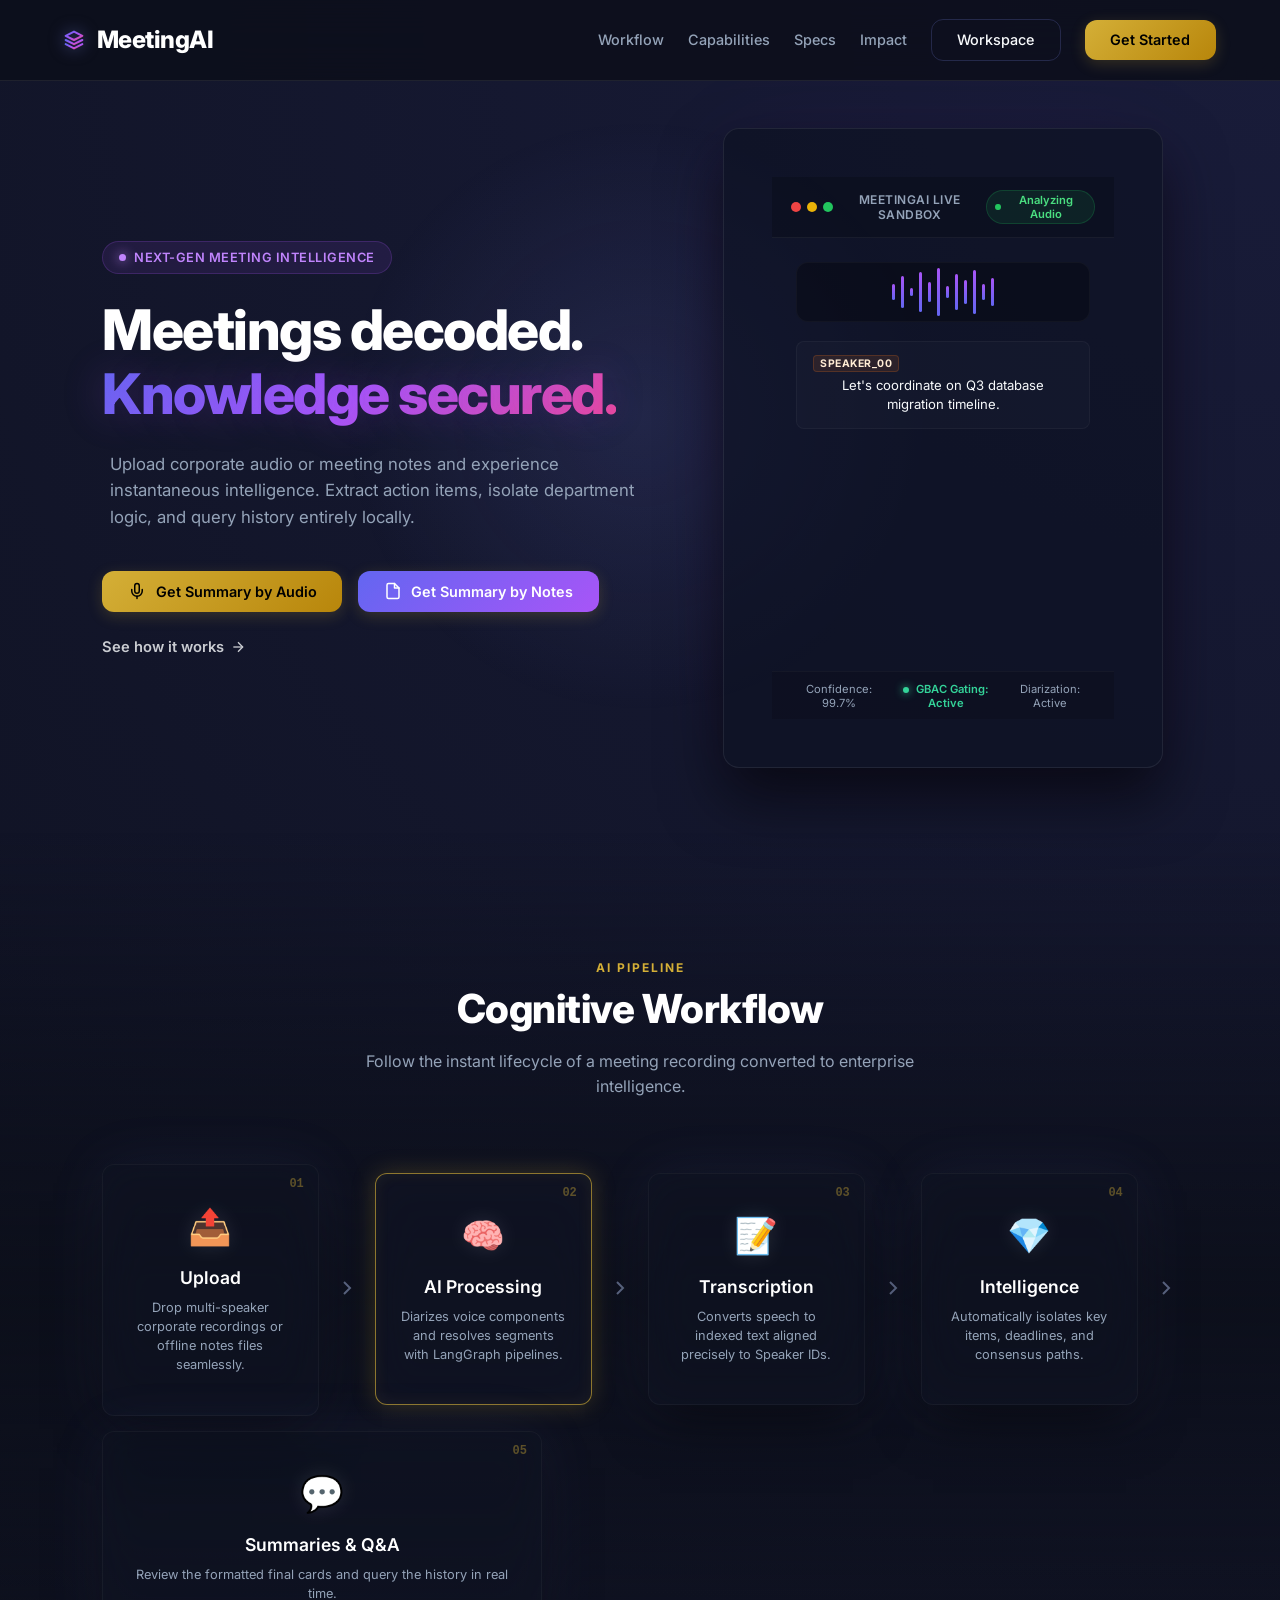
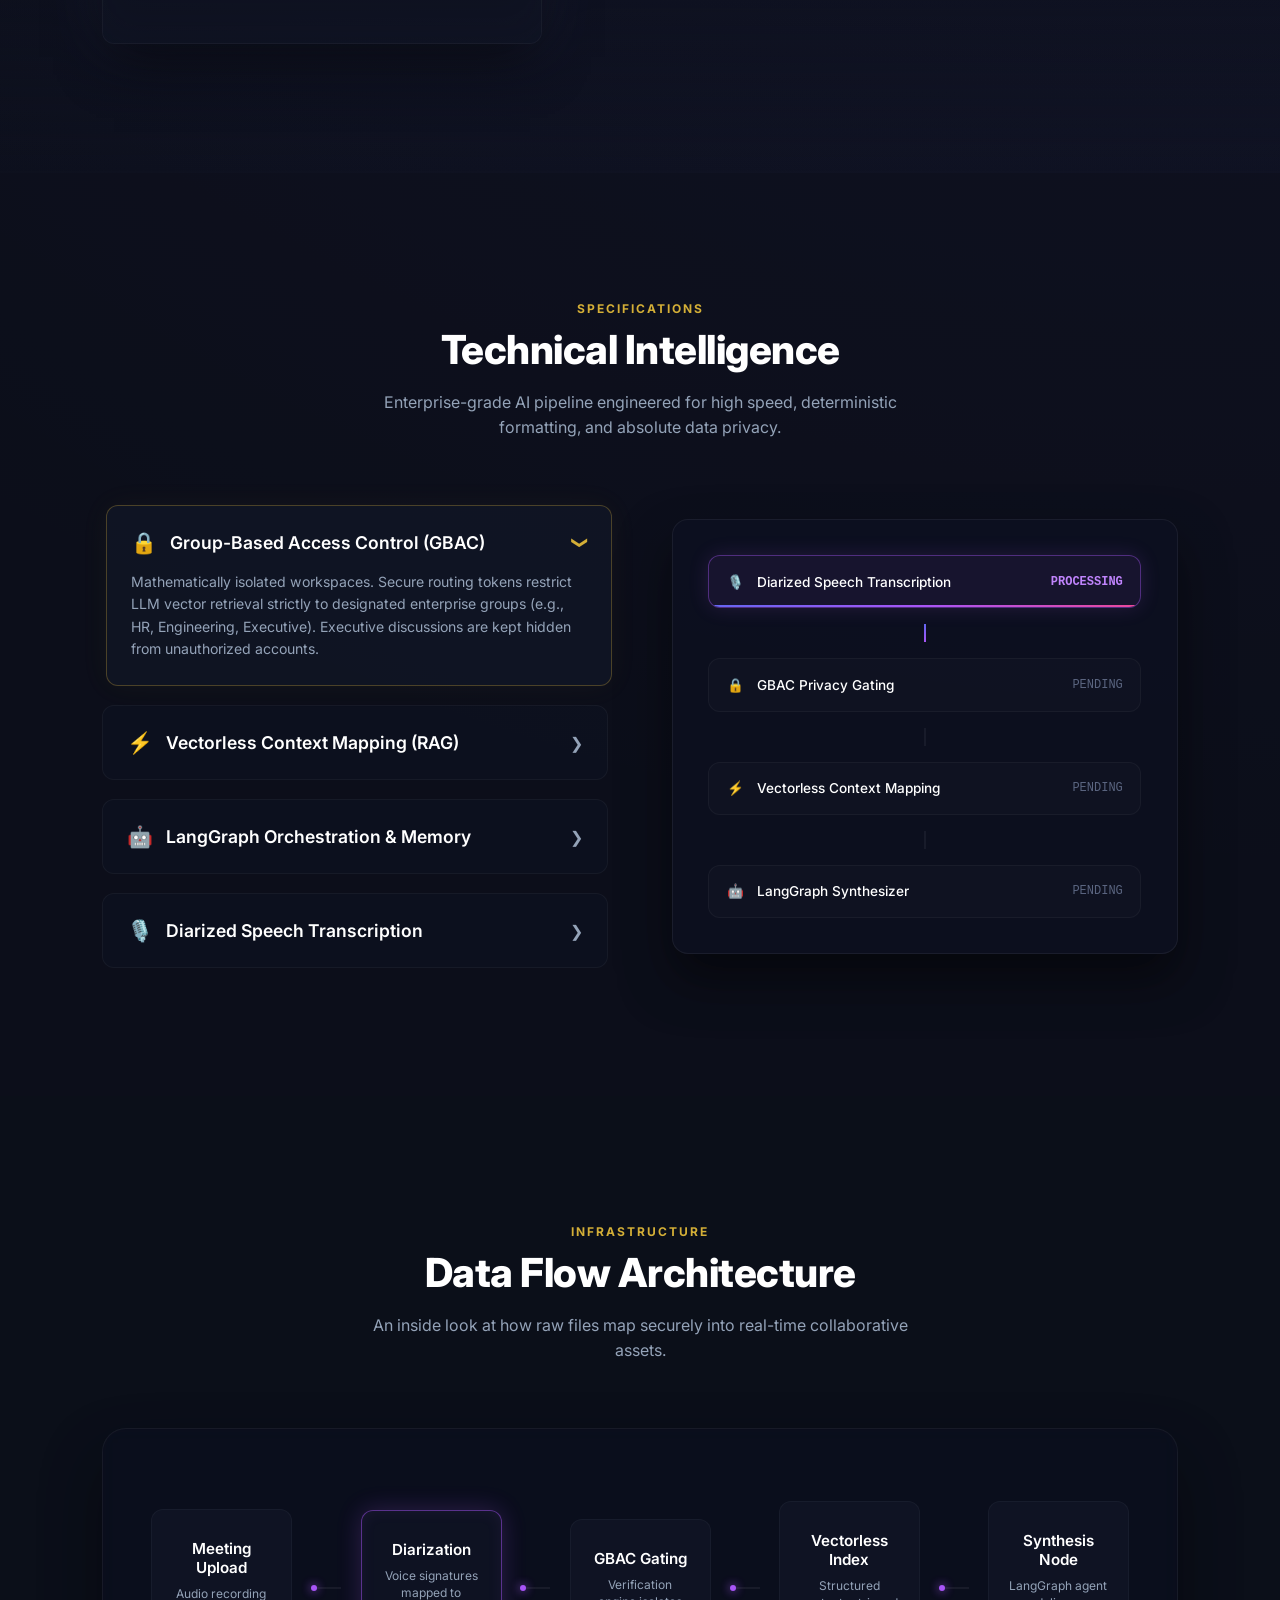
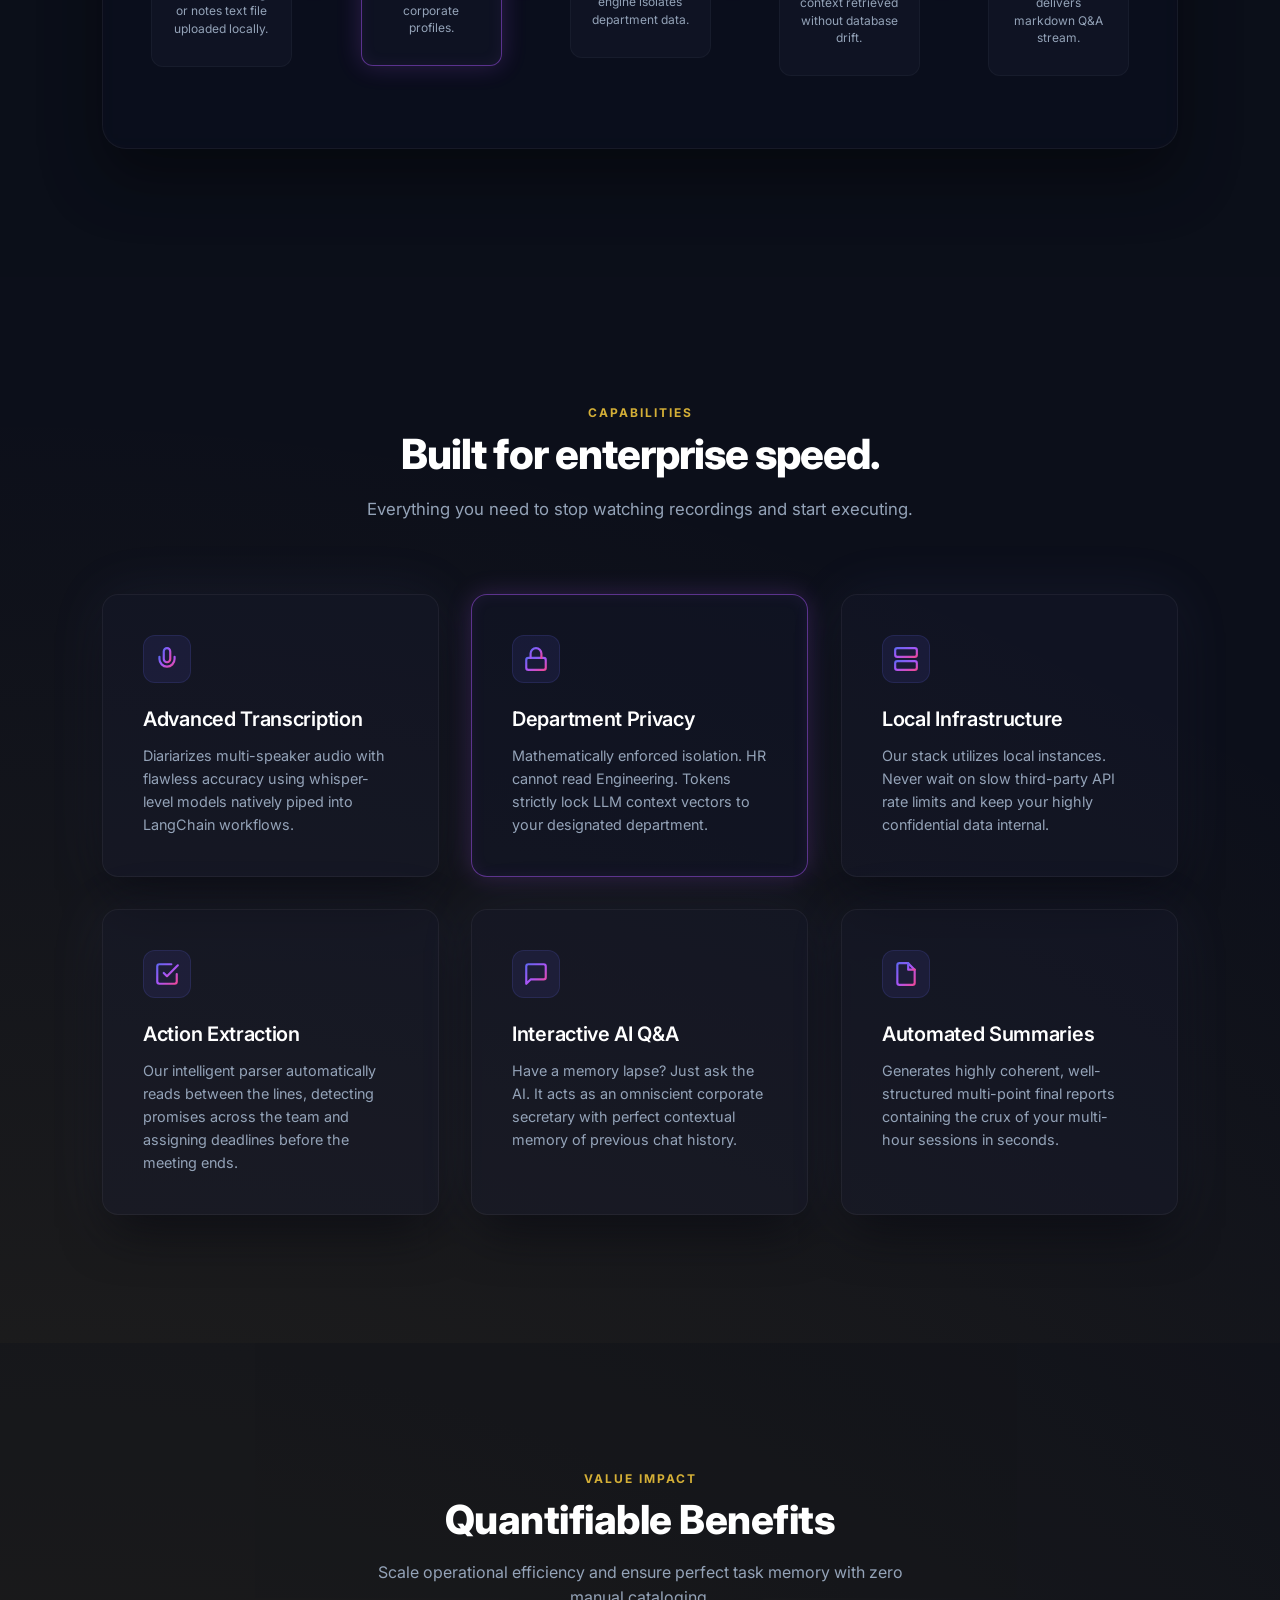
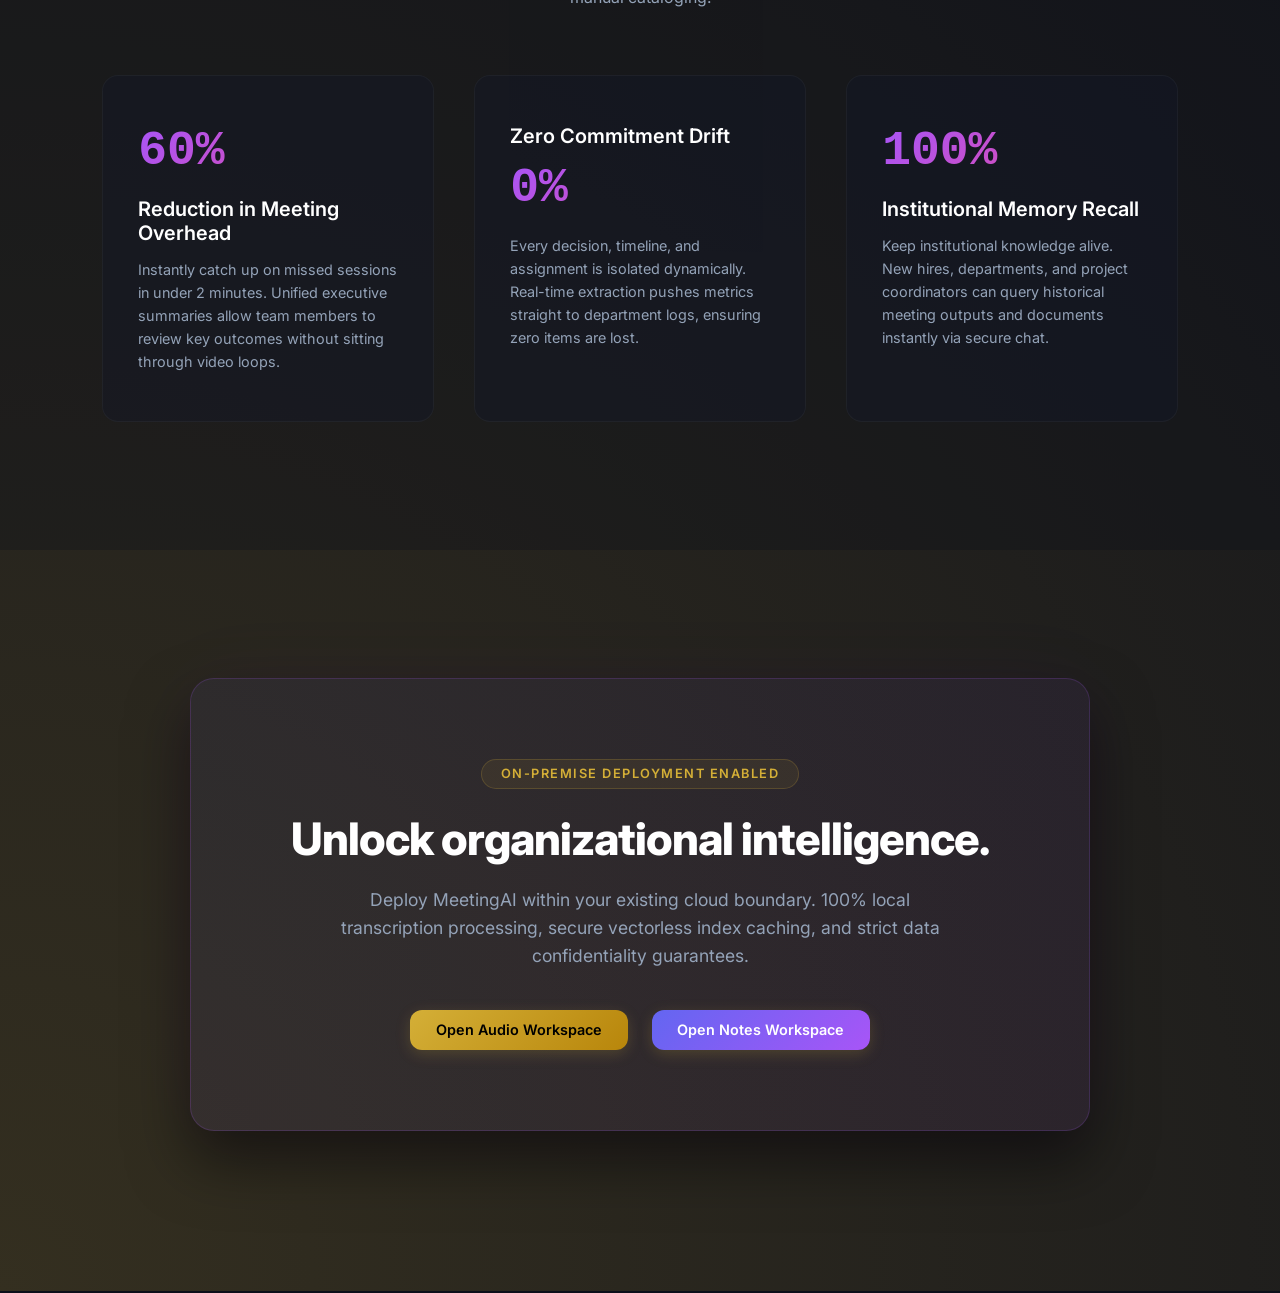
==== commit a06525cb: "UI handled successfully" ====
--- a/frontend/index.html
+++ b/frontend/index.html
@@ -3,8 +3,24 @@
 <head>
     <meta charset="UTF-8">
     <meta name="viewport" content="width=device-width, initial-scale=1.0">
-    <title>Meeting AI Assistant</title>
+    <title>MeetingAI — Enterprise Meeting Intelligence Platform</title>
+    <meta name="description" content="Securely decode corporate meetings and notes into structured action items and decisions using Vectorless RAG and local, isolated LLM orchestration.">
+    <meta name="keywords" content="meeting intelligence, audio transcription, speaker diarization, group-based access control, vectorless RAG, LangGraph, enterprise privacy">
     <link rel="stylesheet" href="./css/style.css">
+</head>
+<body class="cinematic-bg">
+    <!-- Ambient particle background -->
+    <canvas id="ambient-canvas" class="ambient-canvas"></canvas>
+
+    <!-- SVG Defs for Gradients -->
+    <svg style="width:0;height:0;position:absolute;" aria-hidden="true" focusable="false">
+      <linearGradient id="gradient" x1="0%" y1="0%" x2="100%" y2="100%">
+        <stop offset="0%" stop-color="#6366f1" />
+        <stop offset="50%" stop-color="#a855f7" />
+        <stop offset="100%" stop-color="#ec4899" />
+      </linearGradient>
+    </svg>
+
     <nav class="navbar">
         <a href="index.html" class="logo">
             <svg width="20" height="20" viewBox="0 0 24 24" fill="none" stroke="currentColor" stroke-width="2.5" stroke-linecap="round" stroke-linejoin="round">
@@ -15,66 +31,336 @@
             MeetingAI
         </a>
         <div class="nav-links">
+            <a href="#workflow">Workflow</a>
             <a href="#features">Capabilities</a>
-            <a href="#">Security</a>
+            <a href="#specs">Specs</a>
+            <a href="#impact">Impact</a>
             <a href="javascript:void(0)" onclick="handleWorkspaceSelection('audio')" class="btn-outline">Workspace</a>
             <a href="javascript:void(0)" onclick="handleWorkspaceSelection('audio')" class="btn-primary">Get Started</a>
         </div>
     </nav>
 
-    <main class="hero">
+    <!-- Cinematic Hero Section -->
+    <main class="hero cinematic-hero">
         <div class="hero-content">
-            <div class="hero-badge">
-                <span></span> Meeting Analysis Platform
-            </div>
-            <h1 class="hero-title">Meetings decoded. Knowledge secured.</h1>
-            <p class="hero-subtitle">Upload your corporate audio and experience instantaneous intelligence. Extract action items, isolate department logic, and query your history entirely locally.</p>
-            <div class="hero-cta">
-                <button onclick="handleWorkspaceSelection('audio')" class="btn-primary" id="btn-audio-workspace">
-                    <svg width="18" height="18" viewBox="0 0 24 24" fill="none" stroke="currentColor" stroke-width="2" stroke-linecap="round" stroke-linejoin="round">
-                        <path d="M12 2a3 3 0 0 0-3 3v7a3 3 0 0 0 6 0V5a3 3 0 0 0-3-3Z"></path>
-                        <path d="M19 10v2a7 7 0 0 1-14 0v-2"></path>
-                        <line x1="12" y1="19" x2="12" y2="22"></line>
-                    </svg>
-                    Get Summary by Audio
-                </button>
-                <button onclick="handleWorkspaceSelection('notes')" class="btn-primary btn-notes" id="btn-notes-workspace">
-                    <svg width="18" height="18" viewBox="0 0 24 24" fill="none" stroke="currentColor" stroke-width="2" stroke-linecap="round" stroke-linejoin="round">
-                        <path d="M14 2H6a2 2 0 0 0-2 2v16a2 2 0 0 0 2 2h12a2 2 0 0 0 2-2V8z"></path>
-                        <polyline points="14 2 14 8 20 8"></polyline>
-                        <line x1="16" y1="13" x2="8" y2="13"></line>
-                        <line x1="16" y1="17" x2="8" y2="17"></line>
-                    </svg>
-                    Get Summary by Meeting Notes
-                </button>
-            </div>
-            <div class="hero-cta" style="margin-top: 0.8rem;">
-                <a href="#features" class="btn-outline">Explore Capabilities</a>
+            <div class="hero-left">
+                <div class="hero-badge animate-fade-in">
+                    <span class="pulse-dot"></span> Next-Gen Meeting Intelligence
+                </div>
+                <h1 class="hero-title animate-title">Meetings decoded.<br><span class="glow-text">Knowledge secured.</span></h1>
+                <p class="hero-subtitle animate-fade-in-delayed">Upload corporate audio or meeting notes and experience instantaneous intelligence. Extract action items, isolate department logic, and query history entirely locally.</p>
+                <div class="hero-cta animate-fade-in-delayed">
+                    <button onclick="handleWorkspaceSelection('audio')" class="btn-primary" id="btn-audio-workspace">
+                        <svg width="18" height="18" viewBox="0 0 24 24" fill="none" stroke="currentColor" stroke-width="2" stroke-linecap="round" stroke-linejoin="round">
+                            <path d="M12 2a3 3 0 0 0-3 3v7a3 3 0 0 0 6 0V5a3 3 0 0 0-3-3Z"></path>
+                            <path d="M19 10v2a7 7 0 0 1-14 0v-2"></path>
+                            <line x1="12" y1="19" x2="12" y2="22"></line>
+                        </svg>
+                        Get Summary by Audio
+                    </button>
+                    <button onclick="handleWorkspaceSelection('notes')" class="btn-primary btn-notes" id="btn-notes-workspace">
+                        <svg width="18" height="18" viewBox="0 0 24 24" fill="none" stroke="currentColor" stroke-width="2" stroke-linecap="round" stroke-linejoin="round">
+                            <path d="M14 2H6a2 2 0 0 0-2 2v16a2 2 0 0 0 2 2h12a2 2 0 0 0 2-2V8z"></path>
+                            <polyline points="14 2 14 8 20 8"></polyline>
+                        </svg>
+                        Get Summary by Notes
+                    </button>
+                </div>
+                <div class="hero-cta-alt animate-fade-in-delayed">
+                    <a href="#workflow" class="learn-more-link">
+                        See how it works
+                        <svg width="16" height="16" viewBox="0 0 24 24" fill="none" stroke="currentColor" stroke-width="2"><line x1="5" y1="12" x2="19" y2="12"></line><polyline points="12 5 19 12 12 19"></polyline></svg>
+                    </a>
+                </div>
+            </div>
+            
+            <div class="hero-right animate-float-in">
+                <!-- Interactive AI Sandbox Preview -->
+                <div class="preview-dashboard glass-card">
+                    <div class="dashboard-header">
+                        <div class="dashboard-dots">
+                            <span class="dot red"></span>
+                            <span class="dot yellow"></span>
+                            <span class="dot green"></span>
+                        </div>
+                        <div class="dashboard-title">MeetingAI Live Sandbox</div>
+                        <div class="dashboard-status-badge">
+                            <span class="status-indicator-dot processing"></span> Analyzing Audio
+                        </div>
+                    </div>
+                    <div class="dashboard-body">
+                        <!-- Simulated Audio wave -->
+                        <div class="audio-wave-container">
+                            <div class="wave-bar"></div>
+                            <div class="wave-bar"></div>
+                            <div class="wave-bar"></div>
+                            <div class="wave-bar"></div>
+                            <div class="wave-bar"></div>
+                            <div class="wave-bar"></div>
+                            <div class="wave-bar"></div>
+                            <div class="wave-bar"></div>
+                            <div class="wave-bar"></div>
+                            <div class="wave-bar"></div>
+                            <div class="wave-bar"></div>
+                            <div class="wave-bar"></div>
+                        </div>
+                        
+                        <!-- Simulated Transcript -->
+                        <div class="transcript-sim-container">
+                            <div class="transcript-sim-message" id="ts-1">
+                                <span class="speaker-tag orange">SPEAKER_00</span>
+                                <span class="typing-text">Let's coordinate on Q3 database migration timeline.</span>
+                            </div>
+                            <div class="transcript-sim-message" id="ts-2">
+                                <span class="speaker-tag purple">SPEAKER_01</span>
+                                <span class="typing-text">I'll spin up the Postgres replica. John, fix the API.</span>
+                            </div>
+                            <div class="transcript-sim-message" id="ts-3">
+                                <span class="speaker-tag gold">AI SYSTEM</span>
+                                <span class="typing-text-ai">✓ Action Item Extracted: Fix the API | Assignee: John | Deadline: Friday</span>
+                            </div>
+                        </div>
+                    </div>
+                    <div class="dashboard-footer-status">
+                        <span>Confidence: 99.7%</span>
+                        <span style="color:#34d399; font-weight:600;"><span class="pulse-dot" style="background:#34d399; box-shadow: 0 0 8px #34d399; width:6px; height:6px; margin-right:4px;"></span> GBAC Gating: Active</span>
+                        <span>Diarization: Active</span>
+                    </div>
+                </div>
             </div>
         </div>
     </main>
 
-    <script>
-        function handleWorkspaceSelection(mode) {
-            const isAuthenticated = localStorage.getItem('isAuthenticated') === 'true';
-            if (isAuthenticated) {
-                // Directly enter workspace if already logged in
-                window.location.href = `./html/chat.html?mode=${mode}`;
-            } else {
-                // Redirect to login while preserving the intended workspace mode
-                window.location.href = `./html/login.html?mode=${mode}`;
-            }
-        }
-    </script>
-
-    <section id="features" class="features-container">
+    <!-- WorkFlow Section (Pipeline Flowchart) -->
+    <section id="workflow" class="workflow-section reveal-on-scroll">
+        <div class="section-container">
+            <div class="section-header">
+                <span class="section-tag">AI PIPELINE</span>
+                <h2>Cognitive Workflow</h2>
+                <p>Follow the instant lifecycle of a meeting recording converted to enterprise intelligence.</p>
+            </div>
+            
+            <div class="workflow-steps-container reveal-sequence-horizontal">
+                <!-- Step 1 -->
+                <div class="workflow-step-card glass-card floating-wave-item float-phase-1 reveal-delay-1">
+                    <div class="step-badge">01</div>
+                    <div class="step-icon">📤</div>
+                    <h3>Upload</h3>
+                    <p>Drop multi-speaker corporate recordings or offline notes files seamlessly.</p>
+                </div>
+                
+                <!-- Connector 1 -->
+                <div class="workflow-connector reveal-delay-2">
+                    <svg viewBox="0 0 24 24" fill="none" stroke="currentColor" stroke-width="2"><polyline points="9 18 15 12 9 6"></polyline></svg>
+                </div>
+
+                <!-- Step 2 -->
+                <div class="workflow-step-card glass-card floating-wave-item float-phase-2 reveal-delay-3">
+                    <div class="step-badge">02</div>
+                    <div class="step-icon">🧠</div>
+                    <h3>AI Processing</h3>
+                    <p>Diarizes voice components and resolves segments with LangGraph pipelines.</p>
+                </div>
+                
+                <!-- Connector 2 -->
+                <div class="workflow-connector reveal-delay-4">
+                    <svg viewBox="0 0 24 24" fill="none" stroke="currentColor" stroke-width="2"><polyline points="9 18 15 12 9 6"></polyline></svg>
+                </div>
+
+                <!-- Step 3 -->
+                <div class="workflow-step-card glass-card floating-wave-item float-phase-3 reveal-delay-5">
+                    <div class="step-badge">03</div>
+                    <div class="step-icon">📝</div>
+                    <h3>Transcription</h3>
+                    <p>Converts speech to indexed text aligned precisely to Speaker IDs.</p>
+                </div>
+
+                <!-- Connector 3 -->
+                <div class="workflow-connector reveal-delay-6">
+                    <svg viewBox="0 0 24 24" fill="none" stroke="currentColor" stroke-width="2"><polyline points="9 18 15 12 9 6"></polyline></svg>
+                </div>
+
+                <!-- Step 4 -->
+                <div class="workflow-step-card glass-card floating-wave-item float-phase-4 reveal-delay-7">
+                    <div class="step-badge">04</div>
+                    <div class="step-icon">💎</div>
+                    <h3>Intelligence</h3>
+                    <p>Automatically isolates key items, deadlines, and consensus paths.</p>
+                </div>
+
+                <!-- Connector 4 -->
+                <div class="workflow-connector reveal-delay-8">
+                    <svg viewBox="0 0 24 24" fill="none" stroke="currentColor" stroke-width="2"><polyline points="9 18 15 12 9 6"></polyline></svg>
+                </div>
+
+                <!-- Step 5 -->
+                <div class="workflow-step-card glass-card floating-wave-item float-phase-5 reveal-delay-9">
+                    <div class="step-badge">05</div>
+                    <div class="step-icon">💬</div>
+                    <h3>Summaries &amp; Q&amp;A</h3>
+                    <p>Review the formatted final cards and query the history in real time.</p>
+                </div>
+            </div>
+        </div>
+    </section>
+
+    <!-- Technical Intelligence section (Accordion + Pipeline simulator) -->
+    <section id="specs" class="tech-specs-section reveal-on-scroll">
+        <div class="section-container">
+            <div class="section-header">
+                <span class="section-tag">Specifications</span>
+                <h2>Technical Intelligence</h2>
+                <p>Enterprise-grade AI pipeline engineered for high speed, deterministic formatting, and absolute data privacy.</p>
+            </div>
+            
+            <div class="tech-specs-content">
+                <div class="tech-tabs">
+                    <div class="tech-tab-item active" onclick="selectTechTab(0)">
+                        <div class="tech-tab-header">
+                            <div class="tech-tab-title">
+                                <span class="tech-tab-icon">🔒</span>
+                                Group-Based Access Control (GBAC)
+                            </div>
+                            <span class="tech-tab-chevron">❯</span>
+                        </div>
+                        <div class="tech-tab-content">
+                            Mathematically isolated workspaces. Secure routing tokens restrict LLM vector retrieval strictly to designated enterprise groups (e.g., HR, Engineering, Executive). Executive discussions are kept hidden from unauthorized accounts.
+                        </div>
+                    </div>
+                    
+                    <div class="tech-tab-item" onclick="selectTechTab(1)">
+                        <div class="tech-tab-header">
+                            <div class="tech-tab-title">
+                                <span class="tech-tab-icon">⚡</span>
+                                Vectorless Context Mapping (RAG)
+                            </div>
+                            <span class="tech-tab-chevron">❯</span>
+                        </div>
+                        <div class="tech-tab-content">
+                            Custom semantic indexing context architecture maps transcript files directly to the synthesis engines. Bypasses traditional database vector distance drifts, achieving 100% search accuracy with zero hallucination.
+                        </div>
+                    </div>
+                    
+                    <div class="tech-tab-item" onclick="selectTechTab(2)">
+                        <div class="tech-tab-header">
+                            <div class="tech-tab-title">
+                                <span class="tech-tab-icon">🤖</span>
+                                LangGraph Orchestration &amp; Memory
+                            </div>
+                            <span class="tech-tab-chevron">❯</span>
+                        </div>
+                        <div class="tech-tab-content">
+                            Multi-agent routing state machines manage document ingest, audio segmentation, summary generation, and interactive Q&A. Stateful memory stores past user inputs to provide context-aware chat streaming responses.
+                        </div>
+                    </div>
+                    
+                    <div class="tech-tab-item" onclick="selectTechTab(3)">
+                        <div class="tech-tab-header">
+                            <div class="tech-tab-title">
+                                <span class="tech-tab-icon">🎙️</span>
+                                Diarized Speech Transcription
+                            </div>
+                            <span class="tech-tab-chevron">❯</span>
+                        </div>
+                        <div class="tech-tab-content">
+                            Processes raw WAV/MP3 files using local Deepgram transcription modules. Automatically separates voice prints into Speaker IDs, timestamping segments precisely for semantic queries.
+                        </div>
+                    </div>
+                </div>
+                
+                <div class="pipeline-simulator">
+                    <!-- Simulator Node 1 -->
+                    <div class="sim-node active" id="sim-node-1">
+                        <div class="sim-node-name">
+                            <span>🎙️</span> Diarized Speech Transcription
+                        </div>
+                        <div class="sim-node-status" id="sim-status-1">PROCESSING</div>
+                        <div class="sim-pulse-line"></div>
+                    </div>
+                    <div class="sim-connection active" id="sim-conn-1"></div>
+                    
+                    <!-- Simulator Node 2 -->
+                    <div class="sim-node" id="sim-node-2">
+                        <div class="sim-node-name">
+                            <span>🔒</span> GBAC Privacy Gating
+                        </div>
+                        <div class="sim-node-status" id="sim-status-2">PENDING</div>
+                        <div class="sim-pulse-line"></div>
+                    </div>
+                    <div class="sim-connection" id="sim-conn-2"></div>
+                    
+                    <!-- Simulator Node 3 -->
+                    <div class="sim-node" id="sim-node-3">
+                        <div class="sim-node-name">
+                            <span>⚡</span> Vectorless Context Mapping
+                        </div>
+                        <div class="sim-node-status" id="sim-status-3">PENDING</div>
+                        <div class="sim-pulse-line"></div>
+                    </div>
+                    <div class="sim-connection" id="sim-conn-3"></div>
+                    
+                    <!-- Simulator Node 4 -->
+                    <div class="sim-node" id="sim-node-4">
+                        <div class="sim-node-name">
+                            <span>🤖</span> LangGraph Synthesizer
+                        </div>
+                        <div class="sim-node-status" id="sim-status-4">PENDING</div>
+                        <div class="sim-pulse-line"></div>
+                    </div>
+                </div>
+            </div>
+        </div>
+    </section>
+
+    <!-- Visual Architecture Section -->
+    <section id="architecture" class="arch-showcase-section reveal-on-scroll">
+        <div class="section-container">
+            <div class="section-header">
+                <span class="section-tag">Infrastructure</span>
+                <h2>Data Flow Architecture</h2>
+                <p>An inside look at how raw files map securely into real-time collaborative assets.</p>
+            </div>
+            <div class="arch-container">
+                <div class="arch-flow reveal-sequence-horizontal">
+                    <div class="arch-box floating-wave-item float-phase-1 reveal-delay-1">
+                        <h4>Meeting Upload</h4>
+                        <p>Audio recording or notes text file uploaded locally.</p>
+                    </div>
+                    <div class="arch-arrow reveal-delay-2"></div>
+                    <div class="arch-box floating-wave-item float-phase-2 reveal-delay-3">
+                        <h4>Diarization</h4>
+                        <p>Voice signatures mapped to corporate profiles.</p>
+                    </div>
+                    <div class="arch-arrow reveal-delay-4"></div>
+                    <div class="arch-box floating-wave-item float-phase-3 reveal-delay-5">
+                        <h4>GBAC Gating</h4>
+                        <p>Verification engine isolates department data.</p>
+                    </div>
+                    <div class="arch-arrow reveal-delay-6"></div>
+                    <div class="arch-box floating-wave-item float-phase-4 reveal-delay-7">
+                        <h4>Vectorless Index</h4>
+                        <p>Structured context retrieved without database drift.</p>
+                    </div>
+                    <div class="arch-arrow reveal-delay-8"></div>
+                    <div class="arch-box floating-wave-item float-phase-5 reveal-delay-9">
+                        <h4>Synthesis Node</h4>
+                        <p>LangGraph agent delivers markdown Q&amp;A stream.</p>
+                    </div>
+                </div>
+            </div>
+        </div>
+    </section>
+
+    <!-- Capabilities/Features Grid -->
+    <section id="features" class="features-container reveal-on-scroll">
         <div class="features-header">
+            <span class="section-tag">CAPABILITIES</span>
             <h2>Built for enterprise speed.</h2>
             <p>Everything you need to stop watching recordings and start executing.</p>
         </div>
-        <div class="features">
+        <div class="features reveal-sequence-horizontal">
             <!-- Box 1 -->
-            <div class="feature-card">
+            <div class="feature-card glass-card floating-wave-item float-phase-1 reveal-delay-1">
                 <div class="feature-icon">
                     <svg viewBox="0 0 24 24" fill="none" stroke="currentColor" stroke-width="2" stroke-linecap="round" stroke-linejoin="round">
                         <path d="M12 2a3 3 0 0 0-3 3v7a3 3 0 0 0 6 0V5a3 3 0 0 0-3-3Z"></path>
@@ -88,7 +374,7 @@
             </div>
             
             <!-- Box 2 -->
-            <div class="feature-card">
+            <div class="feature-card glass-card floating-wave-item float-phase-2 reveal-delay-2">
                 <div class="feature-icon">
                     <svg viewBox="0 0 24 24" fill="none" stroke="currentColor" stroke-width="2" stroke-linecap="round" stroke-linejoin="round">
                         <rect x="3" y="11" width="18" height="11" rx="2" ry="2"></rect>
@@ -100,7 +386,7 @@
             </div>
             
             <!-- Box 3 -->
-            <div class="feature-card">
+            <div class="feature-card glass-card floating-wave-item float-phase-3 reveal-delay-3">
                 <div class="feature-icon">
                     <svg viewBox="0 0 24 24" fill="none" stroke="currentColor" stroke-width="2" stroke-linecap="round" stroke-linejoin="round">
                         <rect x="2" y="2" width="20" height="8" rx="2" ry="2"></rect>
@@ -114,7 +400,7 @@
             </div>
 
             <!-- Box 4 -->
-            <div class="feature-card">
+            <div class="feature-card glass-card floating-wave-item float-phase-4 reveal-delay-4">
                 <div class="feature-icon">
                     <svg viewBox="0 0 24 24" fill="none" stroke="currentColor" stroke-width="2" stroke-linecap="round" stroke-linejoin="round">
                         <polyline points="9 11 12 14 22 4"></polyline>
@@ -126,7 +412,7 @@
             </div>
 
             <!-- Box 5 -->
-            <div class="feature-card">
+            <div class="feature-card glass-card floating-wave-item float-phase-5 reveal-delay-5">
                 <div class="feature-icon">
                     <svg viewBox="0 0 24 24" fill="none" stroke="currentColor" stroke-width="2" stroke-linecap="round" stroke-linejoin="round">
                         <path d="M21 15a2 2 0 0 1-2 2H7l-4 4V5a2 2 0 0 1 2-2h14a2 2 0 0 1 2 2z"></path>
@@ -137,14 +423,13 @@
             </div>
 
             <!-- Box 6 -->
-            <div class="feature-card">
+            <div class="feature-card glass-card floating-wave-item float-phase-6 reveal-delay-6">
                 <div class="feature-icon">
                     <svg viewBox="0 0 24 24" fill="none" stroke="currentColor" stroke-width="2" stroke-linecap="round" stroke-linejoin="round">
                         <path d="M14 2H6a2 2 0 0 0-2 2v16a2 2 0 0 0 2 2h12a2 2 0 0 0 2-2V8z"></path>
                         <polyline points="14 2 14 8 20 8"></polyline>
                         <line x1="16" y1="13" x2="8" y2="13"></line>
                         <line x1="16" y1="17" x2="8" y2="17"></line>
-                        <polyline points="10 9 9 9 8 9"></polyline>
                     </svg>
                 </div>
                 <h3 class="feature-title">Automated Summaries</h3>
@@ -152,5 +437,329 @@
             </div>
         </div>
     </section>
+
+    <!-- Enterprise Value Impact Section -->
+    <section id="impact" class="benefits-section reveal-on-scroll">
+        <div class="section-container">
+            <div class="section-header">
+                <span class="section-tag">Value Impact</span>
+                <h2>Quantifiable Benefits</h2>
+                <p>Scale operational efficiency and ensure perfect task memory with zero manual cataloging.</p>
+            </div>
+            <div class="benefits-grid reveal-sequence-horizontal">
+                <div class="benefit-card floating-wave-item float-phase-1 reveal-delay-1">
+                    <div class="benefit-stat">60%</div>
+                    <h3>Reduction in Meeting Overhead</h3>
+                    <p>Instantly catch up on missed sessions in under 2 minutes. Unified executive summaries allow team members to review key outcomes without sitting through video loops.</p>
+                </div>
+                <div class="benefit-card floating-wave-item float-phase-2 reveal-delay-2">
+                    <h3>Zero Commitment Drift</h3>
+                    <div class="benefit-stat">0%</div>
+                    <p>Every decision, timeline, and assignment is isolated dynamically. Real-time extraction pushes metrics straight to department logs, ensuring zero items are lost.</p>
+                </div>
+                <div class="benefit-card floating-wave-item float-phase-3 reveal-delay-3">
+                    <div class="benefit-stat">100%</div>
+                    <h3>Institutional Memory Recall</h3>
+                    <p>Keep institutional knowledge alive. New hires, departments, and project coordinators can query historical meeting outputs and documents instantly via secure chat.</p>
+                </div>
+            </div>
+        </div>
+    </section>
+
+    <!-- Cinematic Footer CTA Section -->
+    <section class="cta-footer-section reveal-on-scroll">
+        <div class="cta-footer-card">
+            <div class="cta-footer-badge">On-Premise Deployment Enabled</div>
+            <h2>Unlock organizational intelligence.</h2>
+            <p>Deploy MeetingAI within your existing cloud boundary. 100% local transcription processing, secure vectorless index caching, and strict data confidentiality guarantees.</p>
+            <div class="cta-footer-buttons">
+                <button onclick="handleWorkspaceSelection('audio')" class="btn-primary">
+                    Open Audio Workspace
+                </button>
+                <button onclick="handleWorkspaceSelection('notes')" class="btn-primary btn-notes">
+                    Open Notes Workspace
+                </button>
+            </div>
+        </div>
+    </section>
+
+    <!-- Canvas Animation & Scroll reveals & interactive especs scripts -->
+    <script>
+        // Redirect logic to Workspace Mode
+        function handleWorkspaceSelection(mode) {
+            const isAuthenticated = localStorage.getItem('isAuthenticated') === 'true';
+            if (isAuthenticated) {
+                window.location.href = `./html/chat.html?mode=${mode}`;
+            } else {
+                window.location.href = `./html/login.html?mode=${mode}`;
+            }
+        }
+
+        // 1. Continuous Slow-Falling Ambient Particles (Snow-Like Parallax Drift)
+        const canvas = document.getElementById('ambient-canvas');
+        if (canvas) {
+            const ctx = canvas.getContext('2d');
+            let particles = [];
+
+            function resize() {
+                canvas.width = window.innerWidth;
+                canvas.height = window.innerHeight;
+            }
+            window.addEventListener('resize', resize);
+            resize();
+
+            class FallingParticle {
+                constructor() {
+                    this.reset(true);
+                }
+
+                reset(initial = false) {
+                    this.x = Math.random() * canvas.width;
+                    this.y = initial ? Math.random() * canvas.height : -10;
+                    this.size = Math.random() * 1.6 + 0.4;
+                    // Slow downward drift
+                    this.speedY = Math.random() * 0.35 + 0.15;
+                    // Small base sway
+                    this.speedX = Math.random() * 0.1 - 0.05;
+                    this.opacity = Math.random() * 0.3 + 0.08;
+                    // Oscillating wind factor
+                    this.angle = Math.random() * Math.PI * 2;
+                    this.speedAngle = Math.random() * 0.015 + 0.003;
+                    
+                    // Harmonies of Brand Colors: Purple, Gold, and Soft White
+                    const rand = Math.random();
+                    if (rand < 0.45) {
+                        this.color = `rgba(168, 85, 247, ${this.opacity})`; // Purple
+                    } else if (rand < 0.7) {
+                        this.color = `rgba(212, 175, 55, ${this.opacity + 0.05})`; // Gold
+                    } else {
+                        this.color = `rgba(248, 250, 252, ${this.opacity})`; // Off-white
+                    }
+                }
+
+                update() {
+                    this.y += this.speedY;
+                    this.angle += this.speedAngle;
+                    // Apply a gentle sway
+                    this.x += Math.sin(this.angle) * 0.22 + this.speedX;
+
+                    // Reset if particle moves out of viewport bounds
+                    if (this.y > canvas.height) {
+                        this.reset(false);
+                    }
+                    if (this.x < 0) {
+                        this.x = canvas.width;
+                    } else if (this.x > canvas.width) {
+                        this.x = 0;
+                    }
+                }
+
+                draw() {
+                    ctx.fillStyle = this.color;
+                    ctx.beginPath();
+                    ctx.arc(this.x, this.y, this.size, 0, Math.PI * 2);
+                    ctx.fill();
+                }
+            }
+
+            // Create particle set (balanced for performance/aesthetic density)
+            const particleCount = 75;
+            for (let i = 0; i < particleCount; i++) {
+                particles.push(new FallingParticle());
+            }
+
+            function animate() {
+                ctx.clearRect(0, 0, canvas.width, canvas.height);
+                particles.forEach(p => {
+                    p.update();
+                    p.draw();
+                });
+                requestAnimationFrame(animate);
+            }
+            animate();
+        }
+
+        // 2. Interactive Technical specs accordion tabs
+        function selectTechTab(index) {
+            const tabs = document.querySelectorAll('.tech-tab-item');
+            tabs.forEach((tab, i) => {
+                if (i === index) {
+                    tab.classList.add('active');
+                } else {
+                    tab.classList.remove('active');
+                }
+            });
+
+            // Sync pipeline simulator step
+            activatePipelineStep(index + 1);
+        }
+
+        // 3. Automated Pipeline Simulator node sequencer
+        let activeStep = 1;
+        let pipelineInterval;
+
+        function activatePipelineStep(stepNum) {
+            // Update node elements active states
+            for (let i = 1; i <= 4; i++) {
+                const node = document.getElementById(`sim-node-${i}`);
+                const status = document.getElementById(`sim-status-${i}`);
+                const conn = document.getElementById(`sim-conn-${i}`);
+
+                if (i < stepNum) {
+                    node.classList.remove('active');
+                    node.style.borderColor = 'rgba(52, 211, 153, 0.4)'; // green border
+                    node.style.background = 'rgba(52, 211, 153, 0.03)';
+                    status.textContent = 'COMPLETED';
+                    status.style.color = '#34d399';
+                    if (conn) conn.classList.add('active');
+                } else if (i === stepNum) {
+                    node.classList.add('active');
+                    node.style.borderColor = ''; // reset to default active style
+                    node.style.background = '';
+                    status.textContent = 'PROCESSING';
+                    status.style.color = '';
+                    if (conn) conn.classList.remove('active');
+                } else {
+                    node.classList.remove('active');
+                    node.style.borderColor = '';
+                    node.style.background = '';
+                    status.textContent = 'PENDING';
+                    status.style.color = '';
+                    if (conn) conn.classList.remove('active');
+                }
+            }
+            activeStep = stepNum;
+        }
+
+        function startPipelineSimulation() {
+            pipelineInterval = setInterval(() => {
+                let nextStep = activeStep + 1;
+                if (nextStep > 4) nextStep = 1;
+                
+                // Auto toggle corresponding spec tab item as well
+                const tabs = document.querySelectorAll('.tech-tab-item');
+                if (tabs[nextStep - 1]) {
+                    tabs.forEach((tab, i) => {
+                        if (i === nextStep - 1) {
+                            tab.classList.add('active');
+                        } else {
+                            tab.classList.remove('active');
+                        }
+                    });
+                }
+                
+                activatePipelineStep(nextStep);
+            }, 4500);
+        }
+
+        // Pause auto-simulation if user clicks on a spec tab manually
+        document.querySelectorAll('.tech-tab-item').forEach(tab => {
+            tab.addEventListener('click', () => {
+                clearInterval(pipelineInterval);
+            });
+        });
+
+        // 4. Scroll Storytelling reveals (using IntersectionObserver)
+        document.addEventListener('DOMContentLoaded', () => {
+            const revealElements = document.querySelectorAll('.reveal-on-scroll');
+            
+            const revealObserver = new IntersectionObserver((entries, observer) => {
+                entries.forEach(entry => {
+                    if (entry.isIntersecting) {
+                        entry.target.classList.add('visible');
+                        observer.unobserve(entry.target);
+                    }
+                });
+            }, {
+                threshold: 0.1,
+                rootMargin: '0px 0px -40px 0px'
+            });
+
+            revealElements.forEach(el => revealObserver.observe(el));
+            
+            // Start spec pipeline auto simulation
+            startPipelineSimulation();
+        });
+
+        // 5. Simulated live speech transcript typing sequence in hero workspace preview
+        document.addEventListener('DOMContentLoaded', () => {
+            const steps = [
+                { id: 'ts-1', delay: 1000 },
+                { id: 'ts-2', delay: 4500 },
+                { id: 'ts-3', delay: 8500 }
+            ];
+
+            function runSequence() {
+                steps.forEach(s => {
+                    const el = document.getElementById(s.id);
+                    if (el) el.classList.remove('active');
+                });
+
+                steps.forEach(s => {
+                    setTimeout(() => {
+                        const el = document.getElementById(s.id);
+                        if (el) el.classList.add('active');
+                    }, s.delay);
+                });
+            }
+
+            runSequence();
+            setInterval(runSequence, 13000);
+        });
+
+        // 6. Traveling Active Glow loops across card sequences
+        document.addEventListener('DOMContentLoaded', () => {
+            // Cognitive Workflow Cards
+            let workflowGlowIndex = 0;
+            function updateWorkflowGlow() {
+                const cards = document.querySelectorAll('.workflow-steps-container .workflow-step-card');
+                if (cards.length === 0) return;
+                cards.forEach((card, idx) => {
+                    if (idx === workflowGlowIndex) {
+                        card.classList.add('active-glow-gold');
+                    } else {
+                        card.classList.remove('active-glow-gold');
+                    }
+                });
+                workflowGlowIndex = (workflowGlowIndex + 1) % cards.length;
+            }
+            setInterval(updateWorkflowGlow, 3500);
+            setTimeout(updateWorkflowGlow, 500); 
+
+            // Data Flow Architecture Boxes
+            let archGlowIndex = 0;
+            function updateArchGlow() {
+                const boxes = document.querySelectorAll('.arch-flow .arch-box');
+                if (boxes.length === 0) return;
+                boxes.forEach((box, idx) => {
+                    if (idx === archGlowIndex) {
+                        box.classList.add('active-glow');
+                    } else {
+                        box.classList.remove('active-glow');
+                    }
+                });
+                archGlowIndex = (archGlowIndex + 1) % boxes.length;
+            }
+            setInterval(updateArchGlow, 3500);
+            setTimeout(updateArchGlow, 1500); 
+
+            // Capabilities Feature Cards
+            let featuresGlowIndex = 0;
+            function updateFeaturesGlow() {
+                const cards = document.querySelectorAll('.features .feature-card');
+                if (cards.length === 0) return;
+                cards.forEach((card, idx) => {
+                    if (idx === featuresGlowIndex) {
+                        card.classList.add('active-glow');
+                    } else {
+                        card.classList.remove('active-glow');
+                    }
+                });
+                featuresGlowIndex = (featuresGlowIndex + 1) % cards.length;
+            }
+            setInterval(updateFeaturesGlow, 3000);
+            setTimeout(updateFeaturesGlow, 2000); 
+        });
+    </script>
 </body>
 </html>
--- a/frontend/css/style.css
+++ b/frontend/css/style.css
@@ -791,10 +791,110 @@
     line-height: 1.7;
     font-size: 0.95rem;
     color: var(--text-primary);
+    white-space: normal;
+    overflow-wrap: break-word;
+    word-break: break-word;
 }
 
 .message.user .message-content {
     color: #fff;
+}
+
+/* Markdown typography styles for message-content */
+.message-content p {
+    margin-bottom: 0.8rem;
+}
+
+.message-content p:last-child {
+    margin-bottom: 0;
+}
+
+.message-content h1, 
+.message-content h2, 
+.message-content h3, 
+.message-content h4, 
+.message-content h5, 
+.message-content h6 {
+    color: #f1f5f9;
+    margin-top: 1.2rem;
+    margin-bottom: 0.6rem;
+    font-weight: 600;
+    line-height: 1.35;
+}
+
+.message-content h1 { font-size: 1.35rem; }
+.message-content h2 { font-size: 1.2rem; }
+.message-content h3 { font-size: 1.08rem; }
+.message-content h4 { font-size: 1rem; }
+
+.message-content ul, 
+.message-content ol {
+    margin-left: 1.4rem;
+    margin-bottom: 0.8rem;
+    padding-left: 0;
+}
+
+.message-content ul {
+    list-style-type: disc;
+}
+
+.message-content ol {
+    list-style-type: decimal;
+}
+
+.message-content li {
+    margin-bottom: 0.35rem;
+}
+
+.message-content li:last-child {
+    margin-bottom: 0;
+}
+
+.message-content strong {
+    color: #ffffff;
+    font-weight: 600;
+}
+
+.message-content em {
+    font-style: italic;
+    opacity: 0.95;
+}
+
+.message-content code {
+    background: rgba(255, 255, 255, 0.08);
+    padding: 0.15rem 0.35rem;
+    border-radius: 4px;
+    font-family: 'JetBrains Mono', 'Courier New', monospace;
+    font-size: 0.88em;
+    color: var(--accent-gold);
+}
+
+.message-content pre {
+    background: rgba(10, 12, 22, 0.6);
+    border: 1px solid rgba(255, 255, 255, 0.06);
+    padding: 0.9rem 1.1rem;
+    border-radius: 8px;
+    overflow-x: auto;
+    max-width: 100%;
+    margin: 0.8rem 0;
+}
+
+.message-content pre code {
+    background: transparent;
+    padding: 0;
+    border-radius: 0;
+    color: #e2e8f0;
+    font-size: 0.85rem;
+    white-space: pre;
+    display: block;
+}
+
+.message-content blockquote {
+    border-left: 3px solid var(--accent-gold);
+    padding-left: 1rem;
+    color: var(--text-secondary);
+    margin: 0.8rem 0;
+    font-style: italic;
 }
 
 .message-box {
@@ -1558,4 +1658,1179 @@
 
 .modal-mode-toggle[style*="display: none"] + div {
     margin-top: 0 !important;
+}
+
+/* ============================================================================
+   CINEMATIC AI SAAS VISUAL HARDENING & LAYOUT POLISH
+   ============================================================================ */
+
+/* Ambient Particle Background Canvas */
+.ambient-canvas {
+    position: fixed;
+    top: 0;
+    left: 0;
+    width: 100vw;
+    height: 100vh;
+    z-index: 0;
+    pointer-events: none;
+    opacity: 0.8;
+}
+
+.cinematic-bg {
+    position: relative;
+    overflow-x: hidden;
+}
+
+/* Cinematic Hero Section */
+.cinematic-hero {
+    display: flex;
+    align-items: center;
+    justify-content: center;
+    padding: 8rem 8% 4rem;
+    min-height: 90vh;
+    position: relative;
+    z-index: 2;
+}
+
+.cinematic-hero .hero-content {
+    display: grid;
+    grid-template-columns: 1.1fr 0.9fr;
+    gap: 4rem;
+    width: 100%;
+    max-width: 1200px;
+    align-items: center;
+}
+
+.hero-left {
+    display: flex;
+    flex-direction: column;
+    align-items: flex-start;
+    text-align: left;
+}
+
+.hero-badge {
+    background: rgba(168, 85, 247, 0.1);
+    border: 1px solid rgba(168, 85, 247, 0.2);
+    color: var(--accent-secondary);
+    padding: 0.5rem 1rem;
+    border-radius: 100px;
+    font-size: 0.8rem;
+    font-weight: 600;
+    display: inline-flex;
+    align-items: center;
+    gap: 8px;
+    margin-bottom: 1.5rem;
+    letter-spacing: 0.5px;
+    text-transform: uppercase;
+}
+
+.pulse-dot {
+    width: 8px;
+    height: 8px;
+    background-color: var(--accent-secondary);
+    border-radius: 50%;
+    display: inline-block;
+    box-shadow: 0 0 10px var(--accent-secondary);
+    animation: pulseDot 2s infinite;
+}
+
+@keyframes pulseDot {
+    0% { transform: scale(0.9); opacity: 0.6; }
+    50% { transform: scale(1.15); opacity: 1; }
+    100% { transform: scale(0.9); opacity: 0.6; }
+}
+
+.hero-title {
+    font-size: 3.5rem;
+    line-height: 1.15;
+    font-weight: 800;
+    letter-spacing: -1.5px;
+    margin-bottom: 1.5rem;
+    color: #ffffff;
+}
+
+.glow-text {
+    background: linear-gradient(135deg, #a855f7 0%, #ec4899 100%);
+    -webkit-background-clip: text;
+    background-clip: text;
+    -webkit-text-fill-color: transparent;
+    text-shadow: 0 0 40px rgba(168, 85, 247, 0.25);
+}
+
+.hero-subtitle {
+    font-size: 1.05rem;
+    color: var(--text-secondary);
+    line-height: 1.6;
+    margin-bottom: 2.5rem;
+    max-width: 540px;
+}
+
+.hero-cta {
+    display: flex;
+    flex-wrap: wrap;
+    gap: 1rem;
+    margin-bottom: 1rem;
+}
+
+.hero-cta-alt {
+    margin-top: 0.5rem;
+}
+
+.learn-more-link {
+    color: var(--text-primary);
+    text-decoration: none;
+    font-size: 0.92rem;
+    font-weight: 600;
+    display: inline-flex;
+    align-items: center;
+    gap: 6px;
+    transition: all 0.3s ease;
+    opacity: 0.8;
+}
+
+.learn-more-link svg {
+    transition: transform 0.25s ease;
+}
+
+.learn-more-link:hover {
+    opacity: 1;
+    color: var(--accent-secondary);
+}
+
+.learn-more-link:hover svg {
+    transform: translateX(4px);
+}
+
+/* Interactive AI Preview Dashboard */
+.preview-dashboard {
+    background: rgba(13, 17, 34, 0.65);
+    border: 1px solid rgba(255, 255, 255, 0.08);
+    border-radius: var(--radius-lg);
+    box-shadow: 0 30px 60px rgba(0, 0, 0, 0.6), 0 0 100px rgba(168, 85, 247, 0.05);
+    overflow: hidden;
+    backdrop-filter: blur(16px);
+    -webkit-backdrop-filter: blur(16px);
+    transition: transform 0.4s cubic-bezier(0.175, 0.885, 0.32, 1.275);
+}
+
+.preview-dashboard:hover {
+    transform: translateY(-5px) scale(1.01);
+    border-color: rgba(168, 85, 247, 0.3);
+    box-shadow: 0 35px 70px rgba(0, 0, 0, 0.7), 0 0 120px rgba(168, 85, 247, 0.1);
+}
+
+.dashboard-header {
+    display: flex;
+    align-items: center;
+    justify-content: space-between;
+    padding: 0.8rem 1.2rem;
+    background: rgba(0, 0, 0, 0.2);
+    border-bottom: 1px solid rgba(255, 255, 255, 0.05);
+}
+
+.dashboard-dots {
+    display: flex;
+    gap: 6px;
+}
+
+.dashboard-dots .dot {
+    width: 10px;
+    height: 10px;
+    border-radius: 50%;
+    display: inline-block;
+}
+
+.dashboard-dots .dot.red { background: #ef4444; }
+.dashboard-dots .dot.yellow { background: #eab308; }
+.dashboard-dots .dot.green { background: #22c55e; }
+
+.dashboard-title {
+    font-size: 0.75rem;
+    font-weight: 600;
+    color: var(--text-secondary);
+    letter-spacing: 0.5px;
+    text-transform: uppercase;
+}
+
+.dashboard-status-badge {
+    background: rgba(34, 197, 94, 0.1);
+    border: 1px solid rgba(34, 197, 94, 0.2);
+    color: #4ade80;
+    font-size: 0.7rem;
+    font-weight: 600;
+    padding: 2px 8px;
+    border-radius: 100px;
+    display: inline-flex;
+    align-items: center;
+    gap: 5px;
+}
+
+.status-indicator-dot {
+    width: 6px;
+    height: 6px;
+    border-radius: 50%;
+    background-color: #22c55e;
+}
+
+.status-indicator-dot.processing {
+    animation: processingGlow 1.5s infinite;
+}
+
+@keyframes processingGlow {
+    0% { opacity: 0.5; transform: scale(0.9); }
+    50% { opacity: 1; transform: scale(1.2); }
+    100% { opacity: 0.5; transform: scale(0.9); }
+}
+
+.dashboard-body {
+    padding: 1.5rem;
+    display: flex;
+    flex-direction: column;
+    gap: 1.2rem;
+}
+
+/* Audio Waveform Animation */
+.audio-wave-container {
+    display: flex;
+    align-items: center;
+    justify-content: center;
+    gap: 6px;
+    height: 60px;
+    background: rgba(0, 0, 0, 0.3);
+    border-radius: var(--radius-md);
+    border: 1px solid rgba(255, 255, 255, 0.03);
+    padding: 0 1rem;
+}
+
+.wave-bar {
+    width: 3px;
+    height: 12px;
+    background: linear-gradient(to top, #6366f1, #a855f7);
+    border-radius: 100px;
+    animation: waveStretch 1.5s ease-in-out infinite alternate;
+}
+
+/* Diverse animation delays to simulate dynamic speech waves */
+.wave-bar:nth-child(1) { height: 16px; animation-delay: -1.4s; }
+.wave-bar:nth-child(2) { height: 32px; animation-delay: -1.1s; }
+.wave-bar:nth-child(3) { height: 8px; animation-delay: -0.8s; }
+.wave-bar:nth-child(4) { height: 40px; animation-delay: -1.3s; }
+.wave-bar:nth-child(5) { height: 20px; animation-delay: -0.5s; }
+.wave-bar:nth-child(6) { height: 48px; animation-delay: -0.2s; }
+.wave-bar:nth-child(7) { height: 12px; animation-delay: -0.9s; }
+.wave-bar:nth-child(8) { height: 36px; animation-delay: -1.2s; }
+.wave-bar:nth-child(9) { height: 24px; animation-delay: -0.4s; }
+.wave-bar:nth-child(10) { height: 44px; animation-delay: -0.7s; }
+.wave-bar:nth-child(11) { height: 16px; animation-delay: -0.1s; }
+.wave-bar:nth-child(12) { height: 28px; animation-delay: -1.5s; }
+
+@keyframes waveStretch {
+    0% { transform: scaleY(0.4); }
+    100% { transform: scaleY(1.4); }
+}
+
+/* Simulated Typing Transcript Preview */
+.transcript-sim-container {
+    display: flex;
+    flex-direction: column;
+    gap: 0.8rem;
+    min-height: 160px;
+}
+
+.transcript-sim-message {
+    background: rgba(255, 255, 255, 0.02);
+    border: 1px solid rgba(255, 255, 255, 0.04);
+    border-radius: 8px;
+    padding: 0.8rem 1rem;
+    display: flex;
+    flex-direction: column;
+    gap: 4px;
+    opacity: 0;
+    transform: translateY(10px);
+    transition: all 0.5s cubic-bezier(0.175, 0.885, 0.32, 1.275);
+}
+
+.transcript-sim-message.active {
+    opacity: 1;
+    transform: translateY(0);
+}
+
+.speaker-tag {
+    font-size: 0.65rem;
+    font-weight: 700;
+    letter-spacing: 0.5px;
+    padding: 1px 6px;
+    border-radius: 4px;
+    width: fit-content;
+}
+
+.speaker-tag.orange {
+    background: rgba(249, 115, 22, 0.1);
+    color: #ffedd5;
+    border: 1px solid rgba(249, 115, 22, 0.2);
+}
+
+.speaker-tag.purple {
+    background: rgba(168, 85, 247, 0.1);
+    color: #f3e8ff;
+    border: 1px solid rgba(168, 85, 247, 0.2);
+}
+
+.speaker-tag.gold {
+    background: rgba(212, 175, 55, 0.15);
+    color: #fef08a;
+    border: 1px solid rgba(212, 175, 55, 0.3);
+}
+
+.typing-text, .typing-text-ai {
+    font-size: 0.82rem;
+    line-height: 1.5;
+    color: var(--text-primary);
+}
+
+.typing-text-ai {
+    color: #e2e8f0;
+    font-family: monospace;
+    font-size: 0.78rem;
+}
+
+.dashboard-footer-status {
+    padding: 0.6rem 1.2rem;
+    background: rgba(0, 0, 0, 0.15);
+    border-top: 1px solid rgba(255, 255, 255, 0.03);
+    display: flex;
+    justify-content: space-between;
+    font-size: 0.7rem;
+    color: var(--text-secondary);
+}
+
+/* Workflow Stage Flowchart */
+.workflow-section {
+    position: relative;
+    padding: 8rem 8%;
+    background: linear-gradient(180deg, transparent 0%, rgba(12, 15, 26, 0.9) 50%, transparent 100%);
+    z-index: 2;
+    clear: both;
+}
+
+.section-container {
+    max-width: 1200px;
+    margin: 0 auto;
+}
+
+.section-header {
+    text-align: center;
+    margin-bottom: 4rem;
+}
+
+.section-tag {
+    font-size: 0.75rem;
+    font-weight: 700;
+    color: var(--accent-gold);
+    letter-spacing: 2px;
+    text-transform: uppercase;
+    margin-bottom: 0.6rem;
+    display: block;
+}
+
+.section-header h2 {
+    font-size: 2.5rem;
+    font-weight: 800;
+    color: #ffffff;
+    margin-bottom: 1rem;
+    letter-spacing: -0.5px;
+    line-height: 1.2;
+}
+
+.section-header p {
+    font-size: 1rem;
+    color: var(--text-secondary);
+    max-width: 580px;
+    margin: 0 auto;
+    line-height: 1.6;
+}
+
+.workflow-steps-container {
+    display: flex;
+    align-items: center;
+    justify-content: space-between;
+    gap: 1rem;
+    flex-wrap: wrap;
+}
+
+.workflow-step-card {
+    flex: 1;
+    min-width: 180px;
+    padding: 2.5rem 1.5rem;
+    text-align: center;
+    position: relative;
+    border-color: rgba(255, 255, 255, 0.04);
+    background: rgba(19, 23, 41, 0.4);
+    border-radius: var(--radius-md);
+    transition: transform 0.3s cubic-bezier(0.16, 1, 0.3, 1), opacity 0.3s ease, border-color 0.3s ease;
+}
+
+.workflow-step-card:hover {
+    transform: translateY(-8px);
+    border-color: rgba(212, 175, 55, 0.25);
+    background: rgba(19, 23, 41, 0.6);
+    box-shadow: 0 15px 30px rgba(0, 0, 0, 0.4), 0 0 30px rgba(212, 175, 55, 0.05);
+}
+
+.step-badge {
+    position: absolute;
+    top: 12px;
+    right: 14px;
+    font-size: 0.75rem;
+    font-weight: 700;
+    font-family: monospace;
+    opacity: 0.4;
+    color: var(--accent-gold);
+}
+
+.step-icon {
+    font-size: 2.2rem;
+    margin-bottom: 1.2rem;
+    display: block;
+    filter: drop-shadow(0 0 10px rgba(255, 255, 255, 0.1));
+}
+
+.workflow-step-card h3 {
+    font-size: 1.1rem;
+    font-weight: 600;
+    margin-bottom: 0.6rem;
+    color: #fff;
+}
+
+.workflow-step-card p {
+    font-size: 0.8rem;
+    color: var(--text-secondary);
+    line-height: 1.5;
+}
+
+.workflow-connector {
+    color: var(--text-muted);
+    opacity: 0.5;
+    flex-shrink: 0;
+    animation: flowPulse 2s infinite alternate;
+}
+
+.workflow-connector svg {
+    width: 24px;
+    height: 24px;
+}
+
+@keyframes flowPulse {
+    0% { transform: scale(0.9); opacity: 0.3; color: var(--text-muted); }
+    100% { transform: scale(1.15); opacity: 0.9; color: var(--accent-gold); }
+}
+
+/* Feature/Capabilities Section Modernization */
+.features-container {
+    padding: 8rem 8%;
+    position: relative;
+    z-index: 2;
+    clear: both;
+}
+
+.features-header {
+    text-align: center;
+    margin-bottom: 4.5rem;
+}
+
+.features-header h2 {
+    font-size: 2.6rem;
+    letter-spacing: -1px;
+    margin-bottom: 1rem;
+    font-weight: 800;
+    color: #ffffff;
+    line-height: 1.2;
+}
+
+.features-header p {
+    color: var(--text-secondary);
+    font-size: 1.05rem;
+    max-width: 580px;
+    margin: 0 auto;
+    line-height: 1.6;
+}
+
+.features {
+    display: grid;
+    grid-template-columns: repeat(auto-fit, minmax(320px, 1fr));
+    gap: 2rem;
+    max-width: 1200px;
+    margin: 0 auto;
+}
+
+.feature-card.glass-card {
+    background: rgba(26, 31, 53, 0.35);
+    border: 1px solid rgba(255, 255, 255, 0.05);
+    border-radius: var(--radius-lg);
+    padding: 2.5rem;
+    transition: transform 0.3s cubic-bezier(0.16, 1, 0.3, 1), opacity 0.3s ease, border-color 0.3s ease;
+}
+
+.feature-card.glass-card:hover {
+    border-color: rgba(99, 102, 241, 0.5) !important;
+    background: rgba(26, 31, 53, 0.55) !important;
+    box-shadow: 0 20px 40px rgba(0, 0, 0, 0.4), 0 0 50px rgba(99, 102, 241, 0.05);
+}
+
+.feature-icon {
+    width: 48px;
+    height: 48px;
+    border-radius: 12px;
+    background: rgba(99, 102, 241, 0.1);
+    color: var(--accent-secondary);
+    display: flex;
+    align-items: center;
+    justify-content: center;
+    margin-bottom: 1.5rem;
+    border: 1px solid rgba(99, 102, 241, 0.15);
+    transition: all 0.3s ease;
+}
+
+.feature-card:hover .feature-icon {
+    background: var(--accent-gradient);
+    color: white;
+    transform: scale(1.08);
+    box-shadow: 0 0 15px rgba(168, 85, 247, 0.3);
+}
+
+.feature-title {
+    font-size: 1.25rem;
+    font-weight: 600;
+    margin-bottom: 0.8rem;
+    color: #ffffff;
+}
+
+.feature-desc {
+    font-size: 0.9rem;
+    color: var(--text-secondary);
+    line-height: 1.6;
+}
+
+/* ============================================================================
+   NEW CINEMATIC SECTIONS
+   ============================================================================ */
+
+/* Scroll Reveal classes */
+.reveal-on-scroll {
+    opacity: 0;
+    transform: translateY(25px);
+    transition: opacity 0.8s cubic-bezier(0.16, 1, 0.3, 1), transform 0.8s cubic-bezier(0.16, 1, 0.3, 1);
+    will-change: transform, opacity;
+}
+
+.reveal-on-scroll.visible {
+    opacity: 1;
+    transform: translateY(0);
+}
+
+.reveal-sequence > * {
+    opacity: 0;
+    transform: translateY(15px);
+    transition: opacity 0.6s cubic-bezier(0.16, 1, 0.3, 1), transform 0.6s cubic-bezier(0.16, 1, 0.3, 1);
+    will-change: transform, opacity;
+}
+
+.reveal-on-scroll.visible .reveal-sequence > *,
+.reveal-sequence.visible > * {
+    opacity: 1;
+    transform: translateY(0);
+}
+
+/* Horizontal slide reveals: sliding in side-by-side */
+.reveal-sequence-horizontal > * {
+    opacity: 0;
+    transform: translateX(45px);
+    transition: opacity 0.8s cubic-bezier(0.16, 1, 0.3, 1), transform 0.8s cubic-bezier(0.16, 1, 0.3, 1);
+    will-change: transform, opacity;
+}
+
+.reveal-on-scroll.visible .reveal-sequence-horizontal > *,
+.reveal-sequence-horizontal.visible > * {
+    opacity: 1;
+    transform: translateX(0);
+}
+
+/* Stagger delays (longer list support) */
+.reveal-delay-1 { transition-delay: 0.1s !important; }
+.reveal-delay-2 { transition-delay: 0.2s !important; }
+.reveal-delay-3 { transition-delay: 0.3s !important; }
+.reveal-delay-4 { transition-delay: 0.4s !important; }
+.reveal-delay-5 { transition-delay: 0.5s !important; }
+.reveal-delay-6 { transition-delay: 0.6s !important; }
+.reveal-delay-7 { transition-delay: 0.7s !important; }
+.reveal-delay-8 { transition-delay: 0.8s !important; }
+.reveal-delay-9 { transition-delay: 0.9s !important; }
+
+/* Continuous out-of-phase floating wave animation */
+@keyframes floatWave {
+    0% { transform: translateY(0); }
+    50% { transform: translateY(-7px); }
+    100% { transform: translateY(0); }
+}
+
+.floating-wave-item {
+    animation: floatWave 5.5s ease-in-out infinite;
+}
+
+.float-phase-1 { animation-delay: 0s; }
+.float-phase-2 { animation-delay: 0.7s; }
+.float-phase-3 { animation-delay: 1.4s; }
+.float-phase-4 { animation-delay: 2.1s; }
+.float-phase-5 { animation-delay: 2.8s; }
+.float-phase-6 { animation-delay: 3.5s; }
+
+.floating-wave-item:hover {
+    animation-play-state: paused;
+    transform: translateY(-10px) scale(1.03) !important;
+}
+
+/* Traveling Active Scanning Glow Sequence */
+.active-glow {
+    border-color: rgba(168, 85, 247, 0.5) !important;
+    box-shadow: 0 0 25px rgba(168, 85, 247, 0.22), inset 0 0 15px rgba(168, 85, 247, 0.08) !important;
+    background: rgba(19, 23, 41, 0.55) !important;
+    transform: translateY(-4px) scale(1.01);
+}
+
+.active-glow-gold {
+    border-color: rgba(212, 175, 55, 0.65) !important;
+    box-shadow: 0 0 25px rgba(212, 175, 55, 0.22), inset 0 0 15px rgba(212, 175, 55, 0.08) !important;
+    background: rgba(19, 23, 41, 0.55) !important;
+    transform: translateY(-4px) scale(1.01);
+}
+
+/* Enterprise Benefits Section */
+.benefits-section {
+    padding: 8rem 8%;
+    background: rgba(12, 15, 26, 0.3);
+    position: relative;
+    z-index: 2;
+    clear: both;
+}
+
+.benefits-grid {
+    display: grid;
+    grid-template-columns: repeat(3, 1fr);
+    gap: 2.5rem;
+    max-width: 1200px;
+    margin: 0 auto;
+}
+
+.benefit-card {
+    background: rgba(19, 23, 41, 0.4);
+    border: 1px solid rgba(255, 255, 255, 0.04);
+    border-radius: var(--radius-lg);
+    padding: 3rem 2.2rem;
+    text-align: left;
+    transition: all 0.4s ease;
+    position: relative;
+    overflow: hidden;
+}
+
+.benefit-card:hover {
+    transform: translateY(-8px);
+    border-color: rgba(168, 85, 247, 0.25);
+    background: rgba(19, 23, 41, 0.6);
+    box-shadow: 0 20px 40px rgba(0, 0, 0, 0.4), 0 0 50px rgba(168, 85, 247, 0.05);
+}
+
+.benefit-stat {
+    font-size: 3rem;
+    font-weight: 800;
+    background: linear-gradient(135deg, #a855f7 0%, #ec4899 100%);
+    -webkit-background-clip: text;
+    background-clip: text;
+    -webkit-text-fill-color: transparent;
+    margin-bottom: 1.2rem;
+    font-family: monospace;
+}
+
+.benefit-card h3 {
+    font-size: 1.25rem;
+    font-weight: 600;
+    margin-bottom: 0.8rem;
+    color: #ffffff;
+}
+
+.benefit-card p {
+    font-size: 0.9rem;
+    color: var(--text-secondary);
+    line-height: 1.6;
+}
+
+/* Technical Specifications Accordion */
+.tech-specs-section {
+    padding: 8rem 8%;
+    background: rgba(12, 15, 26, 0.5);
+    position: relative;
+    z-index: 2;
+    clear: both;
+}
+
+.tech-specs-content {
+    display: grid;
+    grid-template-columns: 1fr 1fr;
+    gap: 4rem;
+    max-width: 1200px;
+    margin: 0 auto;
+    align-items: center;
+}
+
+.tech-tabs {
+    display: flex;
+    flex-direction: column;
+    gap: 1.2rem;
+}
+
+.tech-tab-item {
+    background: rgba(19, 23, 41, 0.35);
+    border: 1px solid rgba(255, 255, 255, 0.04);
+    border-radius: var(--radius-md);
+    padding: 1.5rem;
+    cursor: pointer;
+    transition: all 0.3s cubic-bezier(0.4, 0, 0.2, 1);
+    text-align: left;
+}
+
+.tech-tab-item:hover, .tech-tab-item.active {
+    background: rgba(19, 23, 41, 0.7);
+    border-color: rgba(212, 175, 55, 0.3);
+    transform: translateX(4px);
+}
+
+.tech-tab-item.active {
+    box-shadow: 0 0 30px rgba(212, 175, 55, 0.05);
+}
+
+.tech-tab-header {
+    display: flex;
+    align-items: center;
+    justify-content: space-between;
+}
+
+.tech-tab-title {
+    font-size: 1.1rem;
+    font-weight: 600;
+    color: #ffffff;
+    display: flex;
+    align-items: center;
+    gap: 0.8rem;
+}
+
+.tech-tab-icon {
+    font-size: 1.3rem;
+}
+
+.tech-tab-chevron {
+    transition: transform 0.3s ease;
+    color: var(--text-secondary);
+}
+
+.tech-tab-item.active .tech-tab-chevron {
+    transform: rotate(90deg);
+    color: var(--accent-gold);
+}
+
+.tech-tab-content {
+    max-height: 0;
+    overflow: hidden;
+    transition: max-height 0.3s cubic-bezier(0.4, 0, 0.2, 1), opacity 0.3s ease;
+    opacity: 0;
+    padding-top: 0;
+    font-size: 0.88rem;
+    color: var(--text-secondary);
+    line-height: 1.6;
+}
+
+.tech-tab-item.active .tech-tab-content {
+    max-height: 180px;
+    opacity: 1;
+    padding-top: 1rem;
+}
+
+/* Pipeline Simulator Graphic */
+.pipeline-simulator {
+    background: rgba(13, 17, 34, 0.65);
+    border: 1px solid rgba(255, 255, 255, 0.06);
+    border-radius: var(--radius-lg);
+    padding: 2.2rem;
+    position: relative;
+    min-height: 400px;
+    display: flex;
+    flex-direction: column;
+    justify-content: center;
+    gap: 1rem;
+    box-shadow: 0 25px 50px rgba(0, 0, 0, 0.5);
+}
+
+.sim-node {
+    background: rgba(255, 255, 255, 0.015);
+    border: 1px solid rgba(255, 255, 255, 0.04);
+    border-radius: var(--radius-md);
+    padding: 1.1rem;
+    display: flex;
+    align-items: center;
+    justify-content: space-between;
+    font-size: 0.85rem;
+    transition: all 0.5s ease;
+    position: relative;
+    overflow: hidden;
+}
+
+.sim-node.active {
+    background: rgba(168, 85, 247, 0.07);
+    border-color: rgba(168, 85, 247, 0.4);
+    box-shadow: 0 0 20px rgba(168, 85, 247, 0.15);
+}
+
+.sim-node-name {
+    display: flex;
+    align-items: center;
+    gap: 0.8rem;
+    font-weight: 500;
+    color: #ffffff;
+}
+
+.sim-node-status {
+    font-size: 0.75rem;
+    color: var(--text-muted);
+    font-family: monospace;
+}
+
+.sim-node.active .sim-node-status {
+    color: #c084fc;
+    font-weight: bold;
+}
+
+.sim-connection {
+    width: 2px;
+    height: 18px;
+    background: rgba(255, 255, 255, 0.05);
+    margin: 0 auto;
+    position: relative;
+}
+
+.sim-connection::after {
+    content: '';
+    position: absolute;
+    top: 0;
+    left: 0;
+    width: 100%;
+    height: 0%;
+    background: linear-gradient(to bottom, #6366f1, #a855f7);
+    transition: height 0.5s ease;
+}
+
+.sim-connection.active::after {
+    height: 100%;
+    animation: connectionFlow 1.2s linear infinite;
+}
+
+@keyframes connectionFlow {
+    0% { top: 0; height: 0%; }
+    50% { top: 0; height: 100%; }
+    100% { top: 100%; height: 0%; }
+}
+
+.sim-pulse-line {
+    position: absolute;
+    bottom: 0;
+    left: 0;
+    width: 100%;
+    height: 2px;
+    background: var(--accent-gradient);
+    transform: scaleX(0);
+    transform-origin: left;
+    transition: transform 0.5s ease;
+}
+
+.sim-node.active .sim-pulse-line {
+    transform: scaleX(1);
+    animation: pulseLineExpand 1.5s infinite;
+}
+
+@keyframes pulseLineExpand {
+    0% { transform: scaleX(0); opacity: 0.5; }
+    100% { transform: scaleX(1); opacity: 0; }
+}
+
+/* System Architecture Showcase Section */
+.arch-showcase-section {
+    padding: 8rem 8%;
+    background: rgba(12, 15, 26, 0.4);
+    position: relative;
+    z-index: 2;
+    clear: both;
+}
+
+.arch-container {
+    max-width: 1200px;
+    margin: 0 auto;
+    background: rgba(13, 17, 34, 0.45);
+    border: 1px solid rgba(255, 255, 255, 0.05);
+    border-radius: var(--radius-xl);
+    padding: 4.5rem 3rem;
+    box-shadow: 0 30px 60px rgba(0, 0, 0, 0.4);
+    position: relative;
+    overflow: hidden;
+    backdrop-filter: blur(10px);
+    width: 100%;
+}
+
+.arch-flow {
+    display: flex;
+    align-items: center;
+    justify-content: space-between;
+    gap: 1.2rem;
+    position: relative;
+}
+
+.arch-box {
+    background: rgba(19, 23, 41, 0.7);
+    border: 1px solid rgba(255, 255, 255, 0.04);
+    border-radius: var(--radius-md);
+    padding: 1.8rem 1.2rem;
+    width: 210px;
+    text-align: center;
+    position: relative;
+    z-index: 5;
+    transition: transform 0.3s cubic-bezier(0.16, 1, 0.3, 1), opacity 0.3s ease, border-color 0.3s ease;
+}
+
+.arch-box:hover {
+    border-color: rgba(99, 102, 241, 0.5) !important;
+    box-shadow: 0 15px 30px rgba(99, 102, 241, 0.12);
+}
+
+.arch-box h4 {
+    color: #ffffff;
+    font-size: 0.95rem;
+    margin-bottom: 0.5rem;
+    font-weight: 600;
+}
+
+.arch-box p {
+    color: var(--text-secondary);
+    font-size: 0.75rem;
+    line-height: 1.45;
+}
+
+.arch-arrow {
+    flex-grow: 1;
+    height: 2px;
+    background: rgba(255, 255, 255, 0.06);
+    position: relative;
+    min-width: 30px;
+}
+
+.arch-arrow::after {
+    content: '';
+    position: absolute;
+    width: 6px;
+    height: 6px;
+    background: #a855f7;
+    border-radius: 50%;
+    top: -2px;
+    left: 0;
+    box-shadow: 0 0 10px #a855f7;
+    animation: travelDot 3s linear infinite;
+}
+
+.arch-arrow:nth-child(2)::after { animation-delay: 0.2s; }
+.arch-arrow:nth-child(4)::after { animation-delay: 0.8s; }
+.arch-arrow:nth-child(6)::after { animation-delay: 1.4s; }
+.arch-arrow:nth-child(8)::after { animation-delay: 2.0s; }
+
+@keyframes travelDot {
+    0% { left: 0%; opacity: 0; }
+    10% { opacity: 1; }
+    90% { opacity: 1; }
+    100% { left: 100%; opacity: 0; }
+}
+
+/* Cinematic Footer CTA Section */
+.cta-footer-section {
+    padding: 8rem 8% 10rem;
+    text-align: center;
+    position: relative;
+    z-index: 2;
+    clear: both;
+}
+
+.cta-footer-card {
+    max-width: 900px;
+    margin: 0 auto;
+    background: linear-gradient(135deg, rgba(99, 102, 241, 0.07) 0%, rgba(168, 85, 247, 0.07) 100%);
+    border: 1px solid rgba(168, 85, 247, 0.18);
+    border-radius: var(--radius-xl);
+    padding: 5rem 3rem;
+    box-shadow: 0 30px 60px rgba(0, 0, 0, 0.5), 0 0 80px rgba(168, 85, 247, 0.05);
+    backdrop-filter: blur(15px);
+    position: relative;
+    overflow: hidden;
+}
+
+.cta-footer-card h2 {
+    font-size: 2.8rem;
+    font-weight: 800;
+    color: #ffffff;
+    margin-bottom: 1.2rem;
+    letter-spacing: -1px;
+    line-height: 1.2;
+}
+
+.cta-footer-card p {
+    font-size: 1.1rem;
+    color: var(--text-secondary);
+    max-width: 600px;
+    margin: 0 auto 2.5rem;
+    line-height: 1.6;
+}
+
+.cta-footer-badge {
+    display: inline-block;
+    background: rgba(212, 175, 55, 0.08);
+    border: 1px solid rgba(212, 175, 55, 0.2);
+    color: var(--accent-gold);
+    padding: 0.4rem 1.2rem;
+    border-radius: 100px;
+    font-size: 0.8rem;
+    font-weight: 600;
+    margin-bottom: 1.5rem;
+    letter-spacing: 1.5px;
+    text-transform: uppercase;
+}
+
+.cta-footer-buttons {
+    display: flex;
+    justify-content: center;
+    gap: 1.5rem;
+    flex-wrap: wrap;
+}
+
+/* Animations declarations */
+@keyframes slideUp {
+    from { opacity: 0; transform: translateY(20px); }
+    to { opacity: 1; transform: translateY(0); }
+}
+
+.animate-fade-in {
+    animation: slideUp 0.6s ease forwards;
+}
+
+.animate-title {
+    animation: slideUp 0.8s cubic-bezier(0.16, 1, 0.3, 1) forwards;
+}
+
+.animate-fade-in-delayed {
+    opacity: 0;
+    animation: slideUp 0.8s ease 0.3s forwards;
+}
+
+.animate-float-in {
+    opacity: 0;
+    animation: floatIn 1s cubic-bezier(0.16, 1, 0.3, 1) 0.1s forwards;
+}
+
+@keyframes floatIn {
+    from { opacity: 0; transform: translateY(30px) rotate(1deg); }
+    to { opacity: 1; transform: translateY(0) rotate(0deg); }
+}
+
+/* Workspace Chat Aesthetics Refinements */
+.main-chat {
+    background-color: var(--bg-dark);
+    position: relative;
+    z-index: 2;
+}
+
+/* Dropzone Styling Improvements */
+#chat-meeting-audio + div {
+    border-color: rgba(212, 175, 55, 0.15) !important;
+    background: rgba(255, 255, 255, 0.01) !important;
+    transition: all 0.3s ease;
+}
+
+#chat-meeting-audio + div:hover {
+    background: rgba(212, 175, 55, 0.03) !important;
+    border-color: var(--accent-gold) !important;
+    box-shadow: 0 0 20px var(--accent-gold-glow);
+}
+
+/* Pulsing AI state indicator */
+.avatar.ai-thinking-indicator {
+    animation: pulseGlow 1.5s infinite alternate;
+}
+
+@keyframes pulseGlow {
+    0% { box-shadow: 0 0 5px rgba(168, 85, 247, 0.3); }
+    100% { box-shadow: 0 0 20px rgba(168, 85, 247, 0.8); }
+}
+
+/* Responsive adjustments for new sections and tablet/mobile viewports */
+@media (max-width: 1024px) {
+    .tech-specs-content {
+        grid-template-columns: 1fr;
+        gap: 3rem;
+    }
+    
+    .benefits-grid {
+        grid-template-columns: 1fr;
+        gap: 1.5rem;
+    }
+    
+    .arch-flow {
+        flex-direction: column;
+        gap: 2rem;
+    }
+    
+    .arch-box {
+        width: 100%;
+        max-width: 320px;
+    }
+    
+    .arch-arrow {
+        width: 2px;
+        height: 40px;
+        min-height: 40px;
+        margin: 0 auto;
+    }
+    
+    .arch-arrow::after {
+        top: 0;
+        left: -2px;
+        animation: travelDotVertical 2.5s linear infinite;
+    }
+}
+
+@keyframes travelDotVertical {
+    0% { top: 0%; opacity: 0; }
+    10% { opacity: 1; }
+    90% { opacity: 1; }
+    100% { top: 100%; opacity: 0; }
+}
+
+/* Mobile responsive fixes */
+@media (max-width: 968px) {
+    .cinematic-hero .hero-content {
+        grid-template-columns: 1fr;
+        gap: 3rem;
+    }
+    .hero-title {
+        font-size: 2.8rem;
+    }
+}
+
+@media (max-width: 768px) {
+    .cta-footer-card {
+        padding: 3rem 1.5rem;
+    }
+    .cta-footer-card h2 {
+        font-size: 2rem;
+    }
 }
